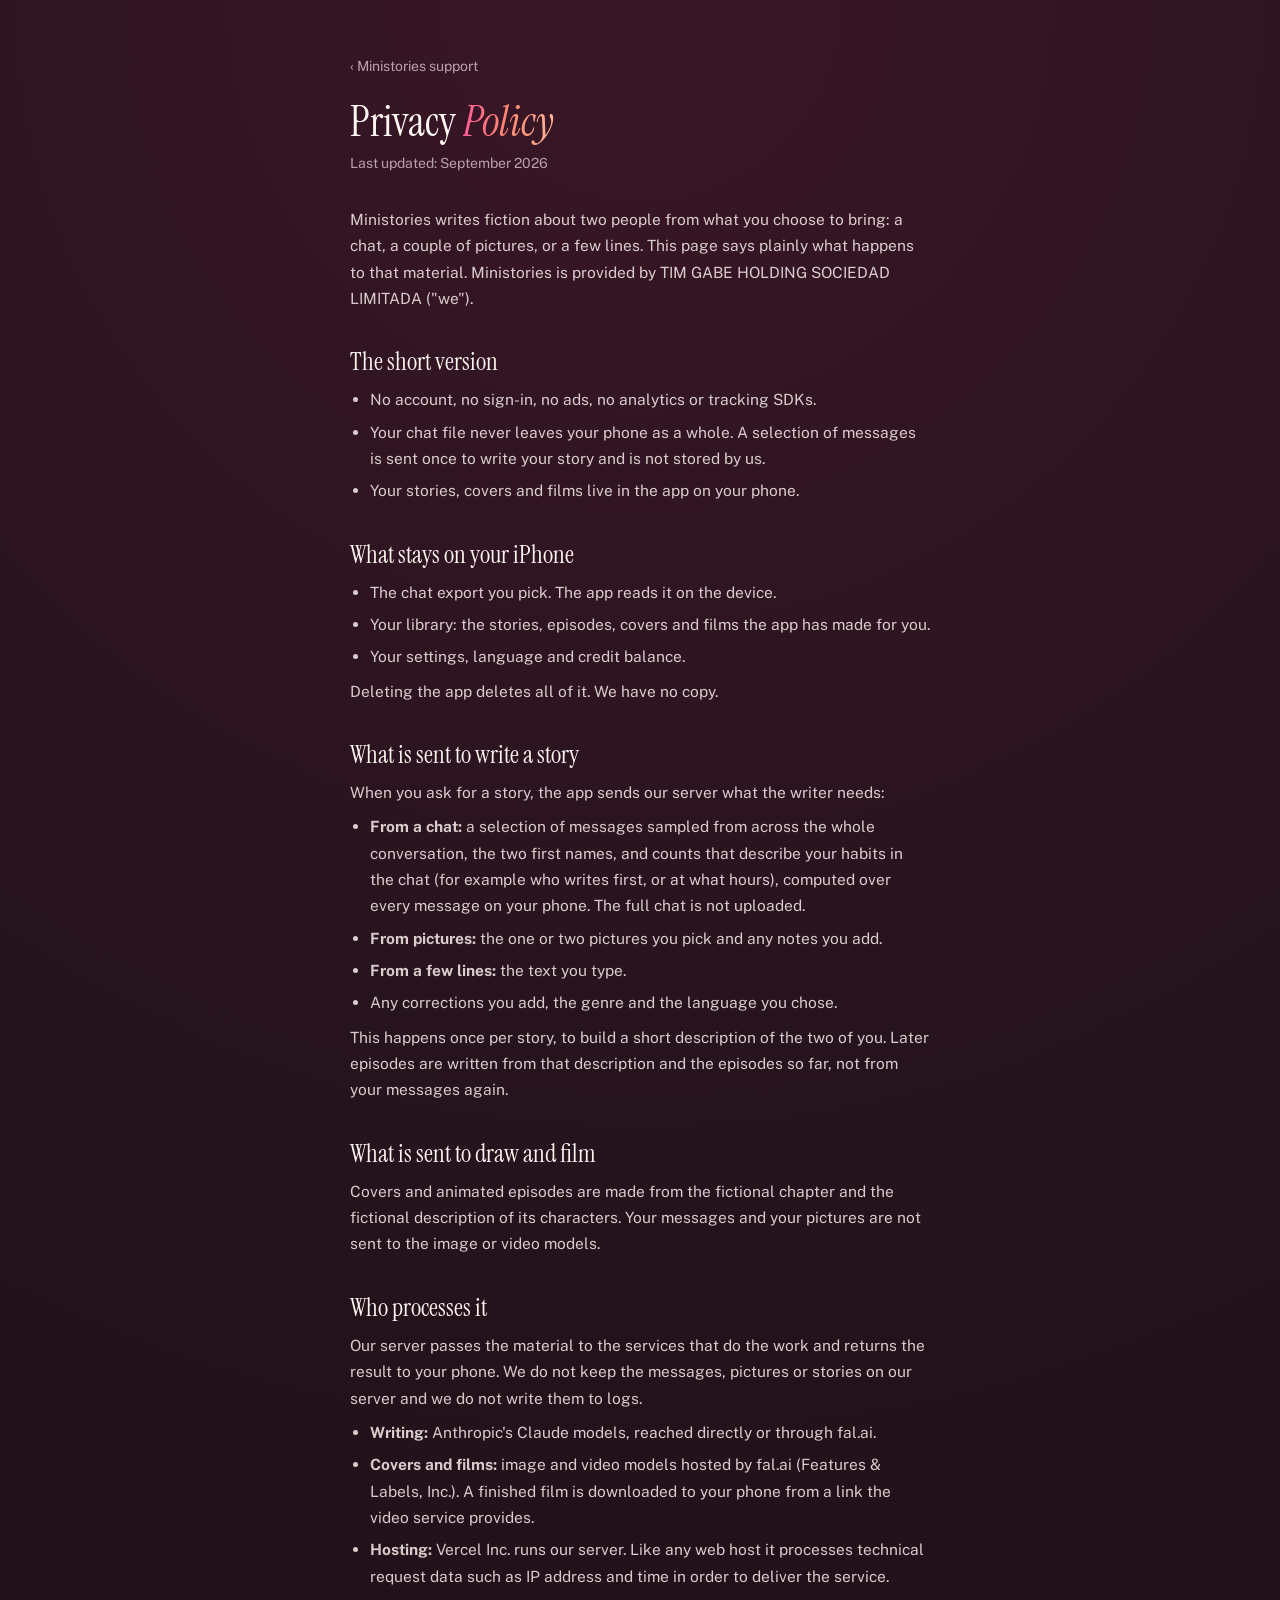
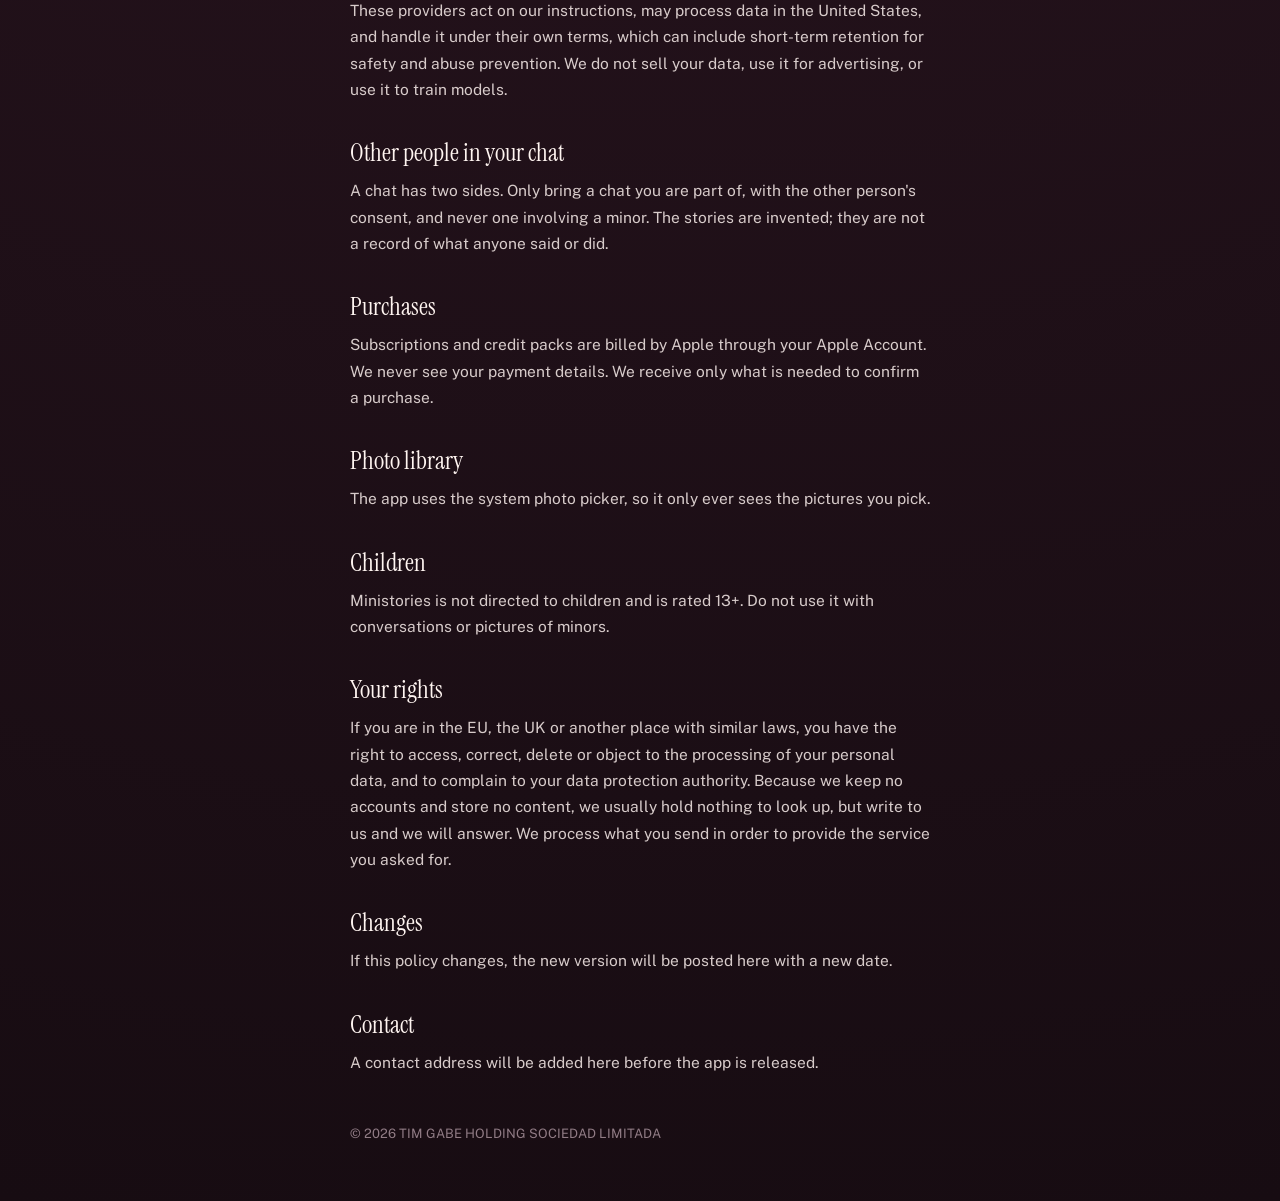
==== privacy.html @ eaace658 "Ministories support, privacy policy and terms of use Co-Authored-By: Claude Fable 5.1 <noreply@anthr" ====
<!doctype html>
<html lang="en">
<head>
<meta charset="utf-8">
<meta name="viewport" content="width=device-width, initial-scale=1">
<title>Ministories — Privacy Policy</title>
<link rel="preconnect" href="https://fonts.googleapis.com">
<link href="https://fonts.googleapis.com/css2?family=Instrument+Serif:ital@0;1&family=Public+Sans:wght@400;500;600&display=swap" rel="stylesheet">
<link rel="stylesheet" href="site.css">
</head>
<body>
<main>
  <a class="back" href="index.html">&#8249; Ministories support</a>
  <h1>Privacy <em>Policy</em></h1>
  <p class="updated">Last updated: September 2026</p>

  <p>Ministories writes fiction about two people from what you choose to bring: a chat,
  a couple of pictures, or a few lines. This page says plainly what happens to that
  material. Ministories is provided by TIM GABE HOLDING SOCIEDAD LIMITADA ("we").</p>

  <h2>The short version</h2>
  <ul>
    <li>No account, no sign-in, no ads, no analytics or tracking SDKs.</li>
    <li>Your chat file never leaves your phone as a whole. A selection of messages is sent
    once to write your story and is not stored by us.</li>
    <li>Your stories, covers and films live in the app on your phone.</li>
  </ul>

  <h2>What stays on your iPhone</h2>
  <ul>
    <li>The chat export you pick. The app reads it on the device.</li>
    <li>Your library: the stories, episodes, covers and films the app has made for you.</li>
    <li>Your settings, language and credit balance.</li>
  </ul>
  <p>Deleting the app deletes all of it. We have no copy.</p>

  <h2>What is sent to write a story</h2>
  <p>When you ask for a story, the app sends our server what the writer needs:</p>
  <ul>
    <li><strong>From a chat:</strong> a selection of messages sampled from across the whole
    conversation, the two first names, and counts that describe your habits in the chat
    (for example who writes first, or at what hours), computed over every message on
    your phone. The full chat is not uploaded.</li>
    <li><strong>From pictures:</strong> the one or two pictures you pick and any notes you add.</li>
    <li><strong>From a few lines:</strong> the text you type.</li>
    <li>Any corrections you add, the genre and the language you chose.</li>
  </ul>
  <p>This happens once per story, to build a short description of the two of you. Later
  episodes are written from that description and the episodes so far, not from your
  messages again.</p>

  <h2>What is sent to draw and film</h2>
  <p>Covers and animated episodes are made from the fictional chapter and the fictional
  description of its characters. Your messages and your pictures are not sent to the
  image or video models.</p>

  <h2>Who processes it</h2>
  <p>Our server passes the material to the services that do the work and returns the
  result to your phone. We do not keep the messages, pictures or stories on our server
  and we do not write them to logs.</p>
  <ul>
    <li><strong>Writing:</strong> Anthropic's Claude models, reached directly or through fal.ai.</li>
    <li><strong>Covers and films:</strong> image and video models hosted by fal.ai (Features &amp; Labels, Inc.).
    A finished film is downloaded to your phone from a link the video service provides.</li>
    <li><strong>Hosting:</strong> Vercel Inc. runs our server. Like any web host it processes
    technical request data such as IP address and time in order to deliver the service.</li>
  </ul>
  <p>These providers act on our instructions, may process data in the United States, and
  handle it under their own terms, which can include short-term retention for safety and
  abuse prevention. We do not sell your data, use it for advertising, or use it to train
  models.</p>

  <h2>Other people in your chat</h2>
  <p>A chat has two sides. Only bring a chat you are part of, with the other person's
  consent, and never one involving a minor. The stories are invented; they are not a
  record of what anyone said or did.</p>

  <h2>Purchases</h2>
  <p>Subscriptions and credit packs are billed by Apple through your Apple Account. We never
  see your payment details. We receive only what is needed to confirm a purchase.</p>

  <h2>Photo library</h2>
  <p>The app uses the system photo picker, so it only ever sees the pictures you pick.</p>

  <h2>Children</h2>
  <p>Ministories is not directed to children and is rated 13+. Do not use it with
  conversations or pictures of minors.</p>

  <h2>Your rights</h2>
  <p>If you are in the EU, the UK or another place with similar laws, you have the right to
  access, correct, delete or object to the processing of your personal data, and to complain
  to your data protection authority. Because we keep no accounts and store no content, we
  usually hold nothing to look up, but write to us and we will answer. We process what
  you send in order to provide the service you asked for.</p>

  <h2>Changes</h2>
  <p>If this policy changes, the new version will be posted here with a new date.</p>

  <h2>Contact</h2>
  <p><!-- CONTACT -->A contact address will be added here before the app is released.</p>

  <p class="footer">© 2026 TIM GABE HOLDING SOCIEDAD LIMITADA</p>
</main>
</body>
</html>
---- site.css ----
* { margin: 0; padding: 0; box-sizing: border-box; }
body {
  min-height: 100vh;
  background: radial-gradient(circle at 50% 0%, #3A1626 0%, #26131D 38%, #170C12 100%);
  color: #F1E6E4;
  font-family: "Public Sans", -apple-system, BlinkMacSystemFont, "Segoe UI", sans-serif;
  display: flex; justify-content: center;
  padding: 56px 24px;
}
main { max-width: 580px; width: 100%; }
h1 { font-family: "Instrument Serif", Georgia, serif; font-weight: 400; font-size: 42px; line-height: 1.05; color: #FFF5F1; margin-bottom: 8px; }
h1 em { font-style: italic; background: linear-gradient(90deg, #FF5C93, #FF8A70, #FFB59C); -webkit-background-clip: text; background-clip: text; color: transparent; }
.updated { color: #B9A2AC; font-size: 14px; margin-bottom: 30px; }
h2 { font-family: "Instrument Serif", Georgia, serif; font-weight: 400; font-size: 25px; color: #FFF5F1; margin: 34px 0 8px; }
p, li { font-size: 15.5px; line-height: 1.7; color: rgba(241,230,228,0.88); }
p + p { margin-top: 10px; }
ul { padding-left: 20px; margin: 8px 0; }
li + li { margin-top: 6px; }
a { color: #FFB0C4; }
.back { display: inline-block; margin-bottom: 26px; font-size: 14px; color: #B9A2AC; text-decoration: none; }
.links { display: flex; gap: 12px; flex-wrap: wrap; margin-top: 26px; }
.links a { text-decoration: none; color: #FFF5F1; border: 1px solid rgba(255,255,255,0.14); background: rgba(255,255,255,0.05); padding: 11px 18px; border-radius: 999px; font-size: 14.5px; font-weight: 500; }
.footer { margin-top: 48px; font-size: 13px; color: rgba(185,162,172,0.75); }
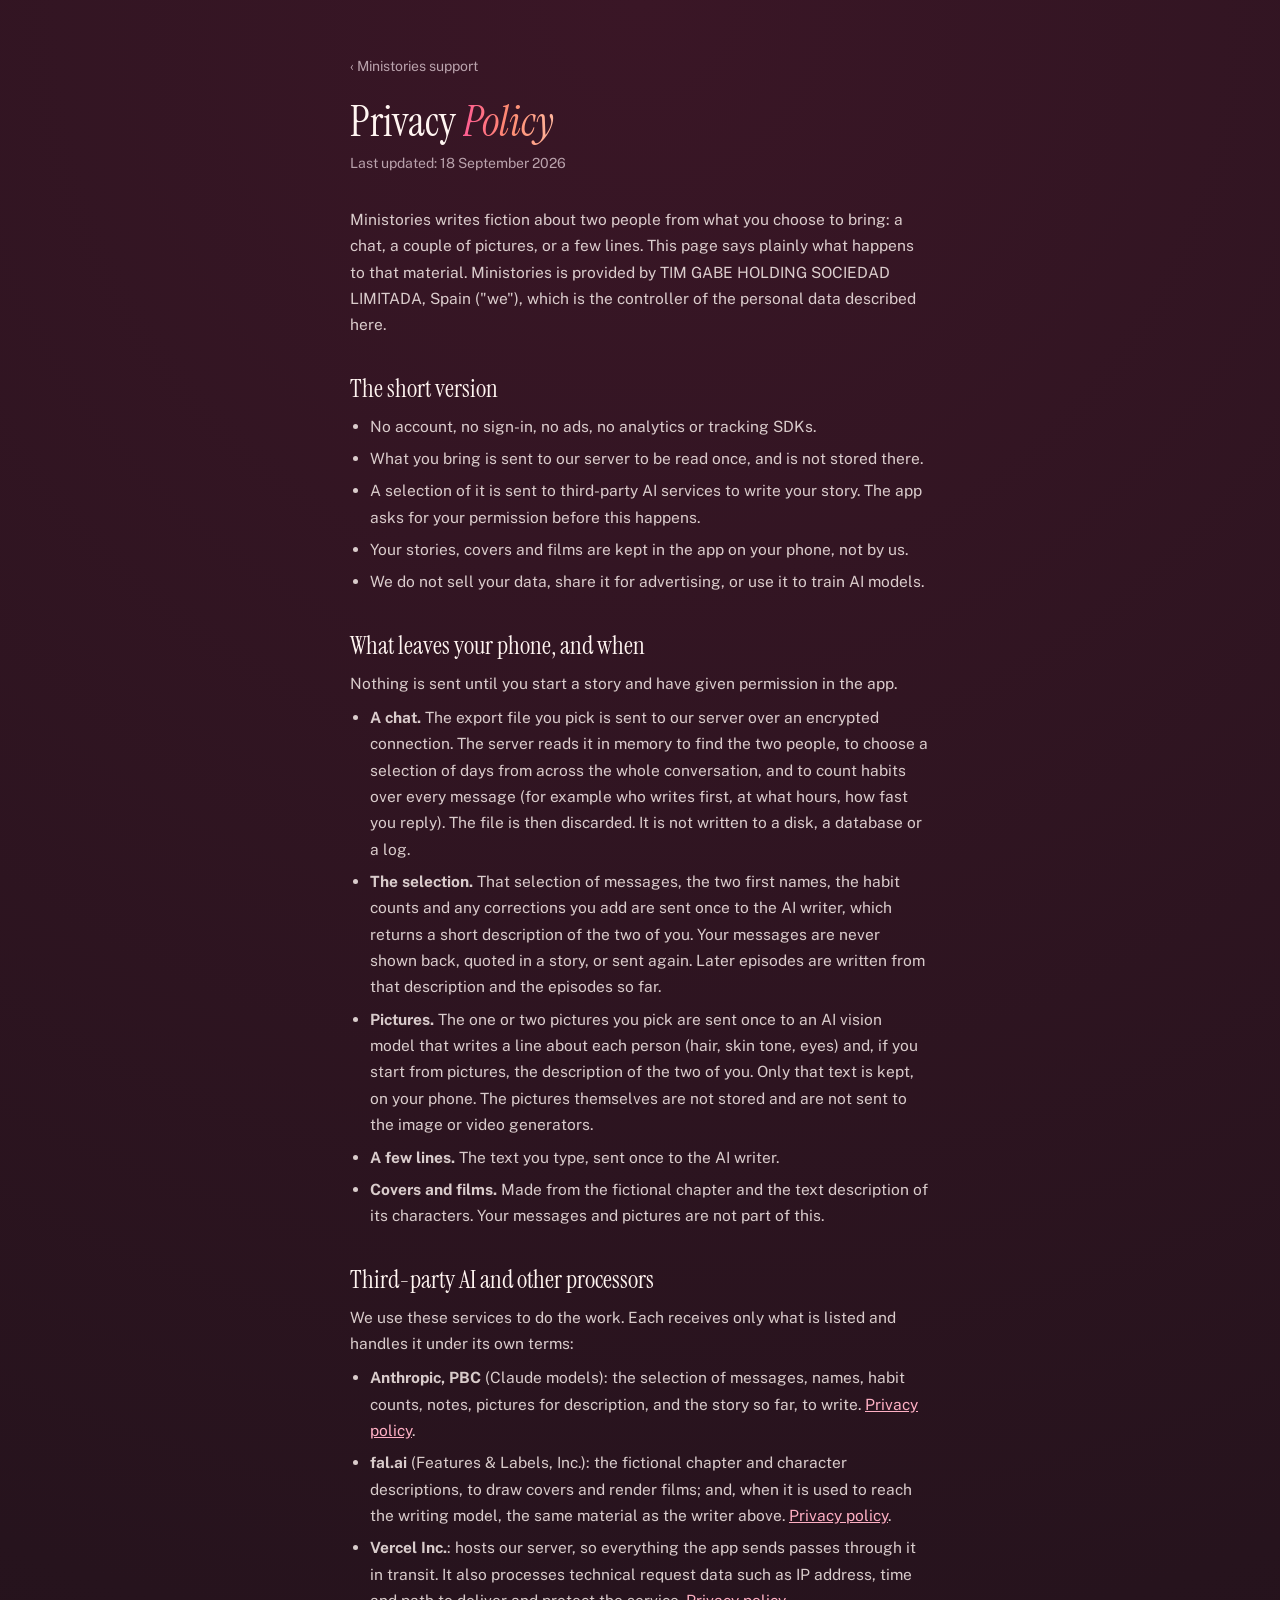
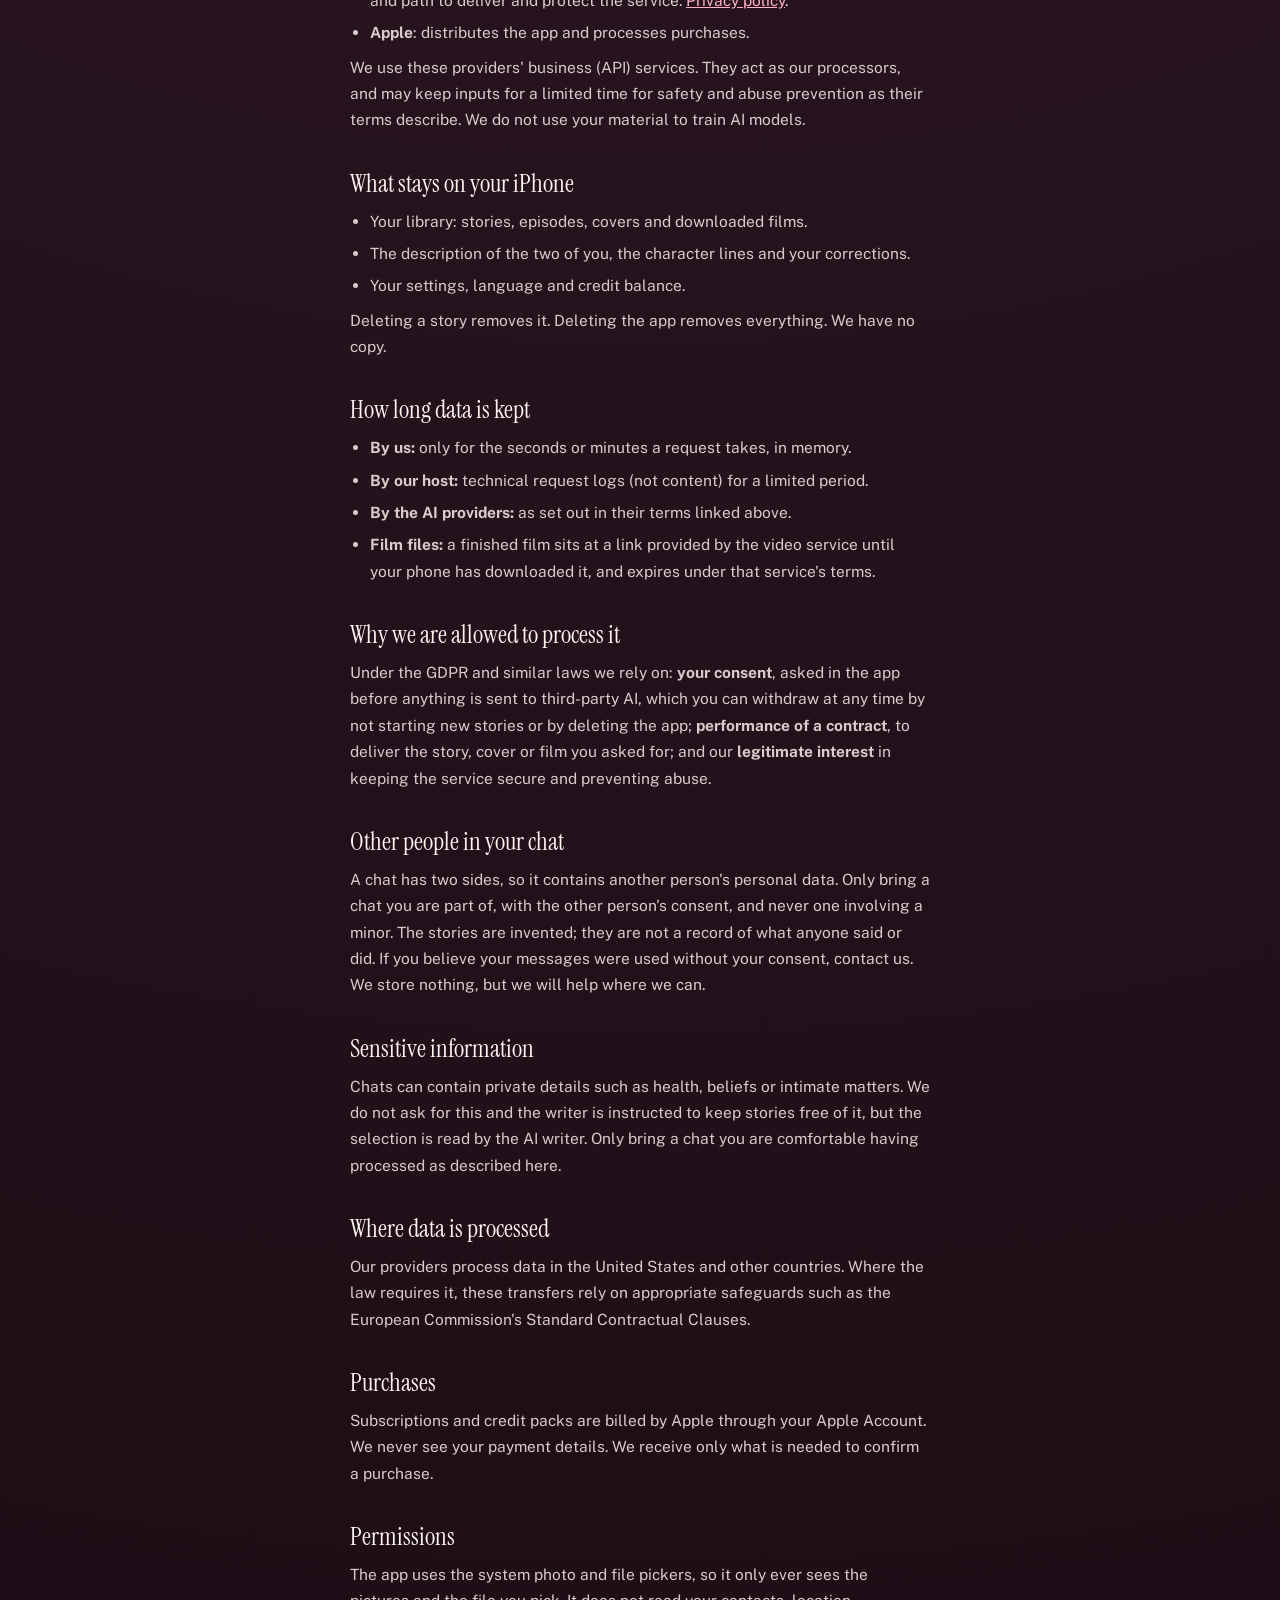
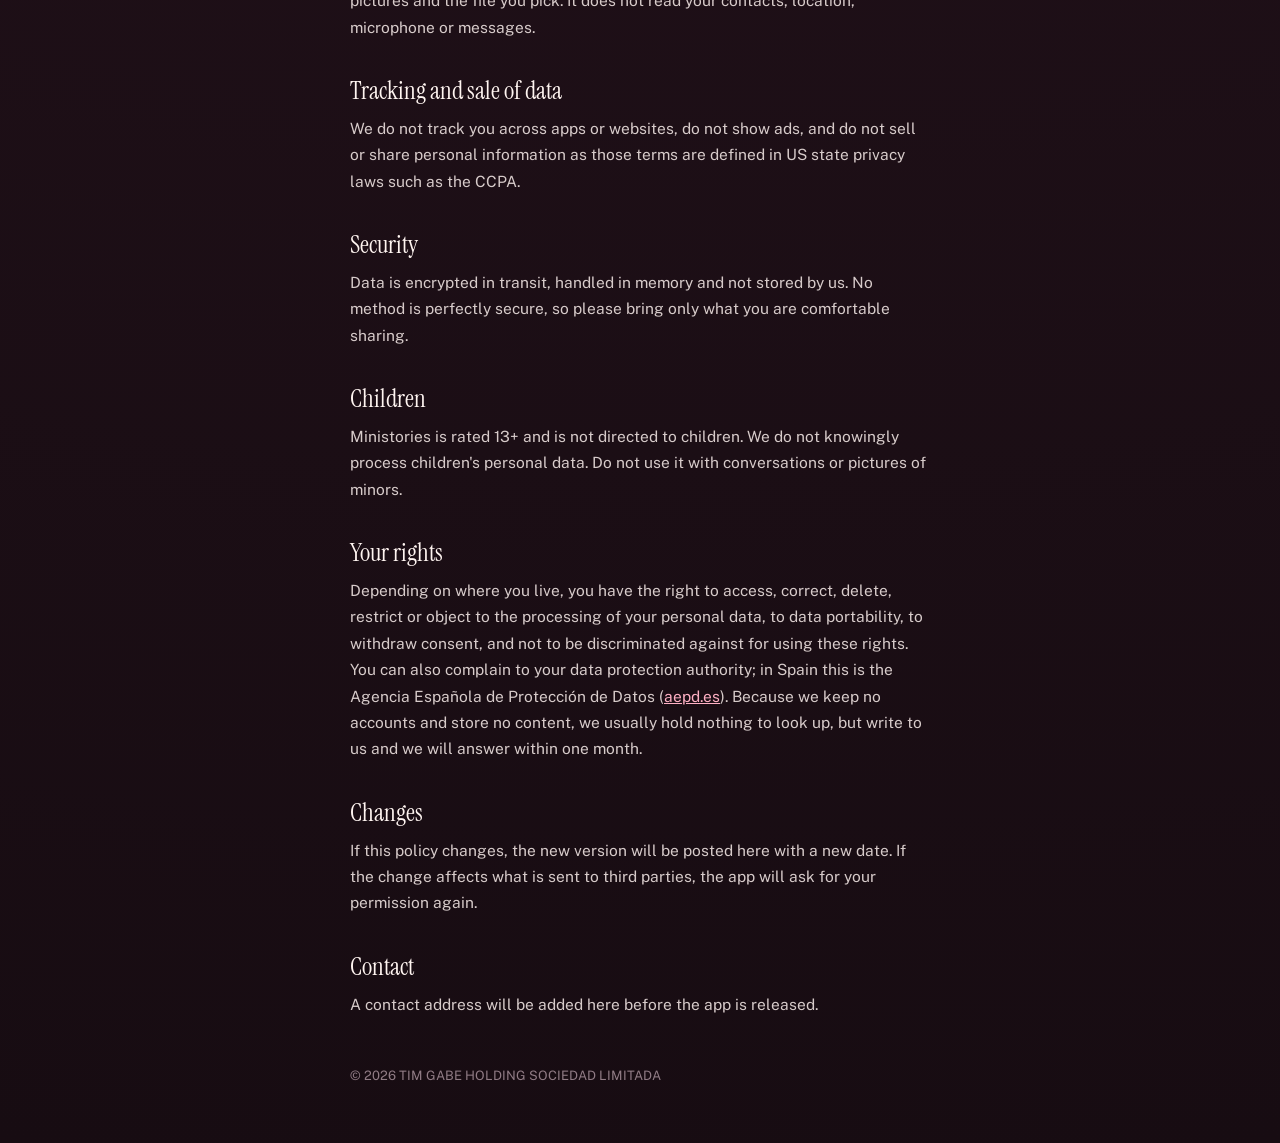
==== commit 36ec21b3: "Privacy: the export is read on our server, not on the phone; name the AI partners, retention, legal " ====
--- a/privacy.html
+++ b/privacy.html
@@ -12,89 +12,141 @@
 <main>
   <a class="back" href="index.html">&#8249; Ministories support</a>
   <h1>Privacy <em>Policy</em></h1>
-  <p class="updated">Last updated: September 2026</p>
+  <p class="updated">Last updated: 18 September 2026</p>
 
   <p>Ministories writes fiction about two people from what you choose to bring: a chat,
   a couple of pictures, or a few lines. This page says plainly what happens to that
-  material. Ministories is provided by TIM GABE HOLDING SOCIEDAD LIMITADA ("we").</p>
+  material. Ministories is provided by TIM GABE HOLDING SOCIEDAD LIMITADA, Spain ("we"),
+  which is the controller of the personal data described here.</p>
 
   <h2>The short version</h2>
   <ul>
     <li>No account, no sign-in, no ads, no analytics or tracking SDKs.</li>
-    <li>Your chat file never leaves your phone as a whole. A selection of messages is sent
-    once to write your story and is not stored by us.</li>
-    <li>Your stories, covers and films live in the app on your phone.</li>
+    <li>What you bring is sent to our server to be read once, and is not stored there.</li>
+    <li>A selection of it is sent to third-party AI services to write your story. The app
+    asks for your permission before this happens.</li>
+    <li>Your stories, covers and films are kept in the app on your phone, not by us.</li>
+    <li>We do not sell your data, share it for advertising, or use it to train AI models.</li>
   </ul>
+
+  <h2>What leaves your phone, and when</h2>
+  <p>Nothing is sent until you start a story and have given permission in the app.</p>
+  <ul>
+    <li><strong>A chat.</strong> The export file you pick is sent to our server over an
+    encrypted connection. The server reads it in memory to find the two people, to choose a
+    selection of days from across the whole conversation, and to count habits over every
+    message (for example who writes first, at what hours, how fast you reply). The file is
+    then discarded. It is not written to a disk, a database or a log.</li>
+    <li><strong>The selection.</strong> That selection of messages, the two first names, the
+    habit counts and any corrections you add are sent once to the AI writer, which returns
+    a short description of the two of you. Your messages are never shown back, quoted in a
+    story, or sent again. Later episodes are written from that description and the episodes
+    so far.</li>
+    <li><strong>Pictures.</strong> The one or two pictures you pick are sent once to an AI
+    vision model that writes a line about each person (hair, skin tone, eyes) and, if you
+    start from pictures, the description of the two of you. Only that text is kept, on your
+    phone. The pictures themselves are not stored and are not sent to the image or video
+    generators.</li>
+    <li><strong>A few lines.</strong> The text you type, sent once to the AI writer.</li>
+    <li><strong>Covers and films.</strong> Made from the fictional chapter and the text
+    description of its characters. Your messages and pictures are not part of this.</li>
+  </ul>
+
+  <h2>Third-party AI and other processors</h2>
+  <p>We use these services to do the work. Each receives only what is listed and handles it
+  under its own terms:</p>
+  <ul>
+    <li><strong>Anthropic, PBC</strong> (Claude models): the selection of messages, names,
+    habit counts, notes, pictures for description, and the story so far, to write.
+    <a href="https://www.anthropic.com/legal/privacy">Privacy policy</a>.</li>
+    <li><strong>fal.ai</strong> (Features &amp; Labels, Inc.): the fictional chapter and character
+    descriptions, to draw covers and render films; and, when it is used to reach the writing
+    model, the same material as the writer above.
+    <a href="https://fal.ai/privacy">Privacy policy</a>.</li>
+    <li><strong>Vercel Inc.</strong>: hosts our server, so everything the app sends passes
+    through it in transit. It also processes technical request data such as IP address,
+    time and path to deliver and protect the service.
+    <a href="https://vercel.com/legal/privacy-policy">Privacy policy</a>.</li>
+    <li><strong>Apple</strong>: distributes the app and processes purchases.</li>
+  </ul>
+  <p>We use these providers' business (API) services. They act as our processors, and may
+  keep inputs for a limited time for safety and abuse prevention as their terms describe. We
+  do not use your material to train AI models.</p>
 
   <h2>What stays on your iPhone</h2>
   <ul>
-    <li>The chat export you pick. The app reads it on the device.</li>
-    <li>Your library: the stories, episodes, covers and films the app has made for you.</li>
+    <li>Your library: stories, episodes, covers and downloaded films.</li>
+    <li>The description of the two of you, the character lines and your corrections.</li>
     <li>Your settings, language and credit balance.</li>
   </ul>
-  <p>Deleting the app deletes all of it. We have no copy.</p>
+  <p>Deleting a story removes it. Deleting the app removes everything. We have no copy.</p>
 
-  <h2>What is sent to write a story</h2>
-  <p>When you ask for a story, the app sends our server what the writer needs:</p>
+  <h2>How long data is kept</h2>
   <ul>
-    <li><strong>From a chat:</strong> a selection of messages sampled from across the whole
-    conversation, the two first names, and counts that describe your habits in the chat
-    (for example who writes first, or at what hours), computed over every message on
-    your phone. The full chat is not uploaded.</li>
-    <li><strong>From pictures:</strong> the one or two pictures you pick and any notes you add.</li>
-    <li><strong>From a few lines:</strong> the text you type.</li>
-    <li>Any corrections you add, the genre and the language you chose.</li>
+    <li><strong>By us:</strong> only for the seconds or minutes a request takes, in memory.</li>
+    <li><strong>By our host:</strong> technical request logs (not content) for a limited period.</li>
+    <li><strong>By the AI providers:</strong> as set out in their terms linked above.</li>
+    <li><strong>Film files:</strong> a finished film sits at a link provided by the video
+    service until your phone has downloaded it, and expires under that service's terms.</li>
   </ul>
-  <p>This happens once per story, to build a short description of the two of you. Later
-  episodes are written from that description and the episodes so far, not from your
-  messages again.</p>
 
-  <h2>What is sent to draw and film</h2>
-  <p>Covers and animated episodes are made from the fictional chapter and the fictional
-  description of its characters. Your messages and your pictures are not sent to the
-  image or video models.</p>
-
-  <h2>Who processes it</h2>
-  <p>Our server passes the material to the services that do the work and returns the
-  result to your phone. We do not keep the messages, pictures or stories on our server
-  and we do not write them to logs.</p>
-  <ul>
-    <li><strong>Writing:</strong> Anthropic's Claude models, reached directly or through fal.ai.</li>
-    <li><strong>Covers and films:</strong> image and video models hosted by fal.ai (Features &amp; Labels, Inc.).
-    A finished film is downloaded to your phone from a link the video service provides.</li>
-    <li><strong>Hosting:</strong> Vercel Inc. runs our server. Like any web host it processes
-    technical request data such as IP address and time in order to deliver the service.</li>
-  </ul>
-  <p>These providers act on our instructions, may process data in the United States, and
-  handle it under their own terms, which can include short-term retention for safety and
-  abuse prevention. We do not sell your data, use it for advertising, or use it to train
-  models.</p>
+  <h2>Why we are allowed to process it</h2>
+  <p>Under the GDPR and similar laws we rely on: <strong>your consent</strong>, asked in the
+  app before anything is sent to third-party AI, which you can withdraw at any time by not
+  starting new stories or by deleting the app; <strong>performance of a contract</strong>, to
+  deliver the story, cover or film you asked for; and our <strong>legitimate interest</strong>
+  in keeping the service secure and preventing abuse.</p>
 
   <h2>Other people in your chat</h2>
-  <p>A chat has two sides. Only bring a chat you are part of, with the other person's
-  consent, and never one involving a minor. The stories are invented; they are not a
-  record of what anyone said or did.</p>
+  <p>A chat has two sides, so it contains another person's personal data. Only bring a chat
+  you are part of, with the other person's consent, and never one involving a minor. The
+  stories are invented; they are not a record of what anyone said or did. If you believe
+  your messages were used without your consent, contact us. We store nothing, but we will
+  help where we can.</p>
+
+  <h2>Sensitive information</h2>
+  <p>Chats can contain private details such as health, beliefs or intimate matters. We do
+  not ask for this and the writer is instructed to keep stories free of it, but the
+  selection is read by the AI writer. Only bring a chat you are comfortable having
+  processed as described here.</p>
+
+  <h2>Where data is processed</h2>
+  <p>Our providers process data in the United States and other countries. Where the law
+  requires it, these transfers rely on appropriate safeguards such as the European
+  Commission's Standard Contractual Clauses.</p>
 
   <h2>Purchases</h2>
   <p>Subscriptions and credit packs are billed by Apple through your Apple Account. We never
   see your payment details. We receive only what is needed to confirm a purchase.</p>
 
-  <h2>Photo library</h2>
-  <p>The app uses the system photo picker, so it only ever sees the pictures you pick.</p>
+  <h2>Permissions</h2>
+  <p>The app uses the system photo and file pickers, so it only ever sees the pictures and
+  the file you pick. It does not read your contacts, location, microphone or messages.</p>
+
+  <h2>Tracking and sale of data</h2>
+  <p>We do not track you across apps or websites, do not show ads, and do not sell or share
+  personal information as those terms are defined in US state privacy laws such as the CCPA.</p>
+
+  <h2>Security</h2>
+  <p>Data is encrypted in transit, handled in memory and not stored by us. No method is
+  perfectly secure, so please bring only what you are comfortable sharing.</p>
 
   <h2>Children</h2>
-  <p>Ministories is not directed to children and is rated 13+. Do not use it with
-  conversations or pictures of minors.</p>
+  <p>Ministories is rated 13+ and is not directed to children. We do not knowingly process
+  children's personal data. Do not use it with conversations or pictures of minors.</p>
 
   <h2>Your rights</h2>
-  <p>If you are in the EU, the UK or another place with similar laws, you have the right to
-  access, correct, delete or object to the processing of your personal data, and to complain
-  to your data protection authority. Because we keep no accounts and store no content, we
-  usually hold nothing to look up, but write to us and we will answer. We process what
-  you send in order to provide the service you asked for.</p>
+  <p>Depending on where you live, you have the right to access, correct, delete, restrict or
+  object to the processing of your personal data, to data portability, to withdraw consent,
+  and not to be discriminated against for using these rights. You can also complain to your
+  data protection authority; in Spain this is the Agencia Española de Protección de Datos
+  (<a href="https://www.aepd.es">aepd.es</a>). Because we keep no accounts and store no
+  content, we usually hold nothing to look up, but write to us and we will answer within one
+  month.</p>
 
   <h2>Changes</h2>
-  <p>If this policy changes, the new version will be posted here with a new date.</p>
+  <p>If this policy changes, the new version will be posted here with a new date. If the
+  change affects what is sent to third parties, the app will ask for your permission again.</p>
 
   <h2>Contact</h2>
   <p><!-- CONTACT -->A contact address will be added here before the app is released.</p>
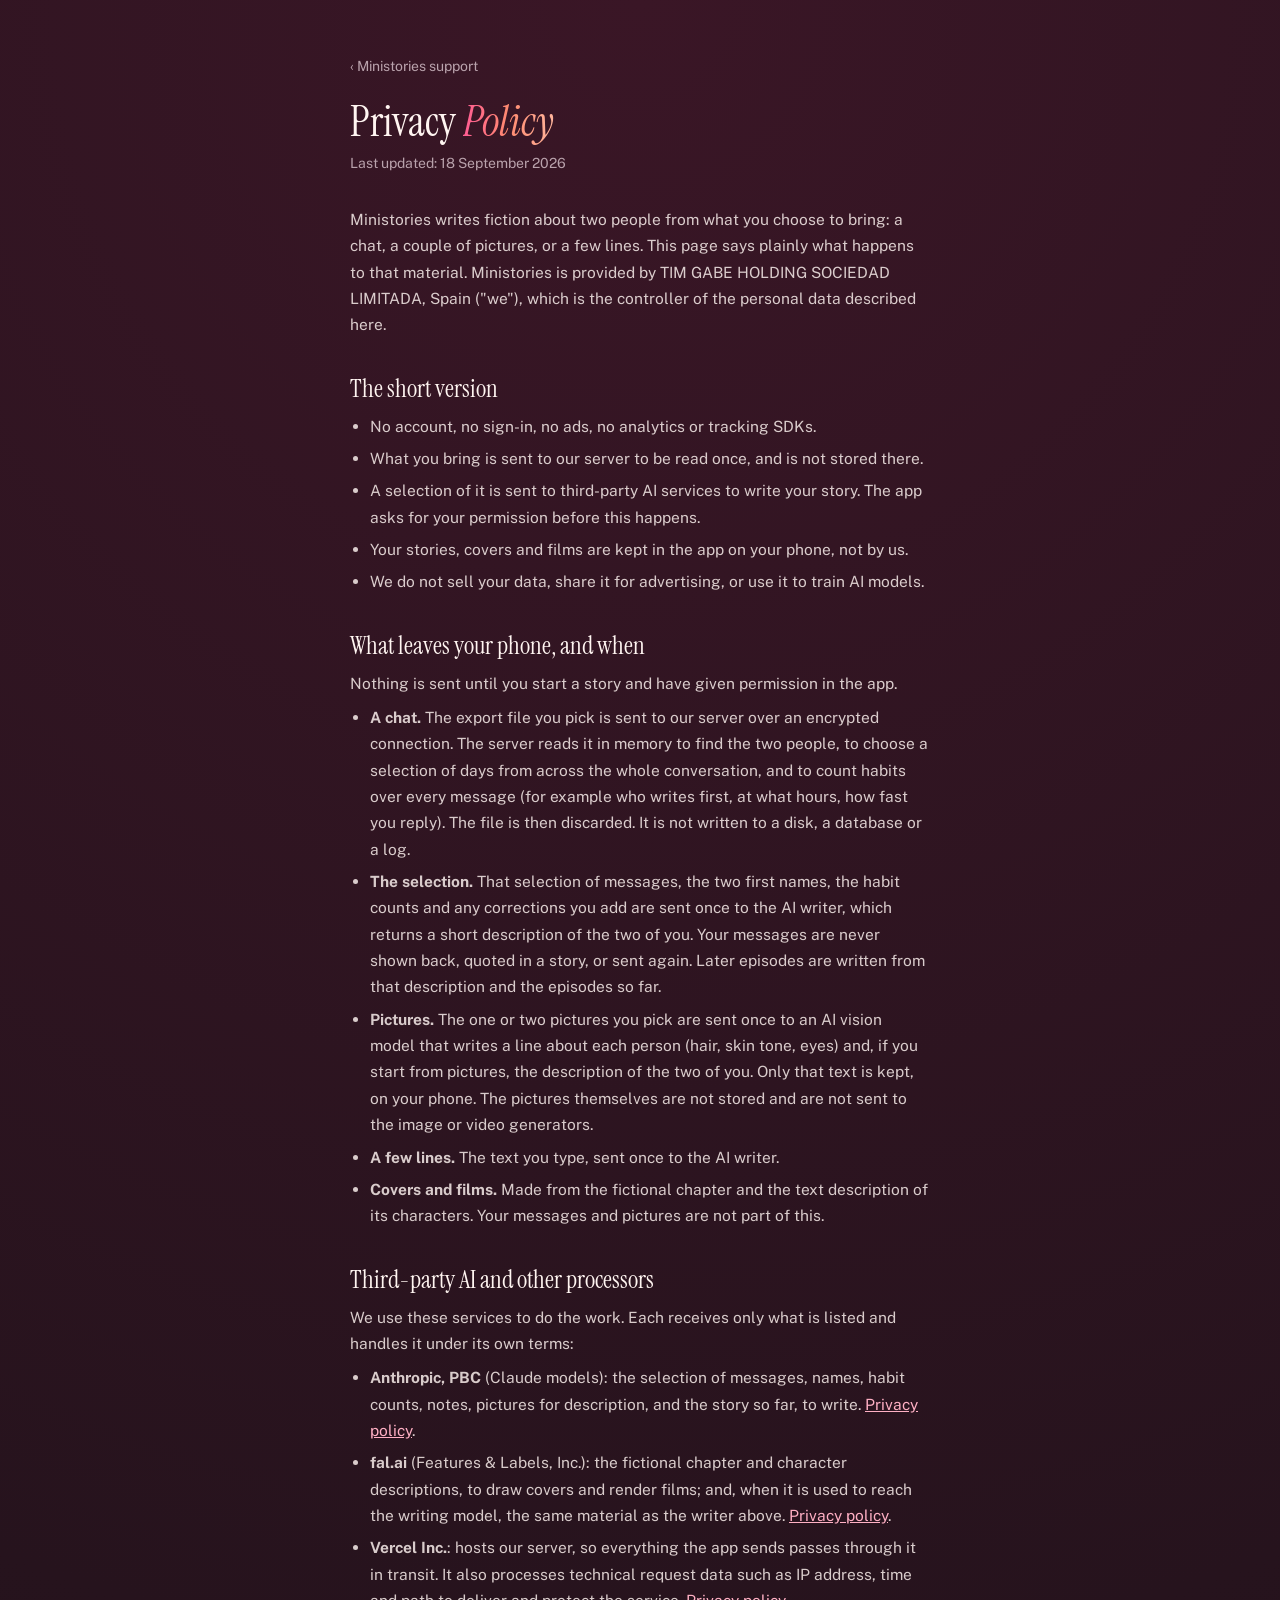
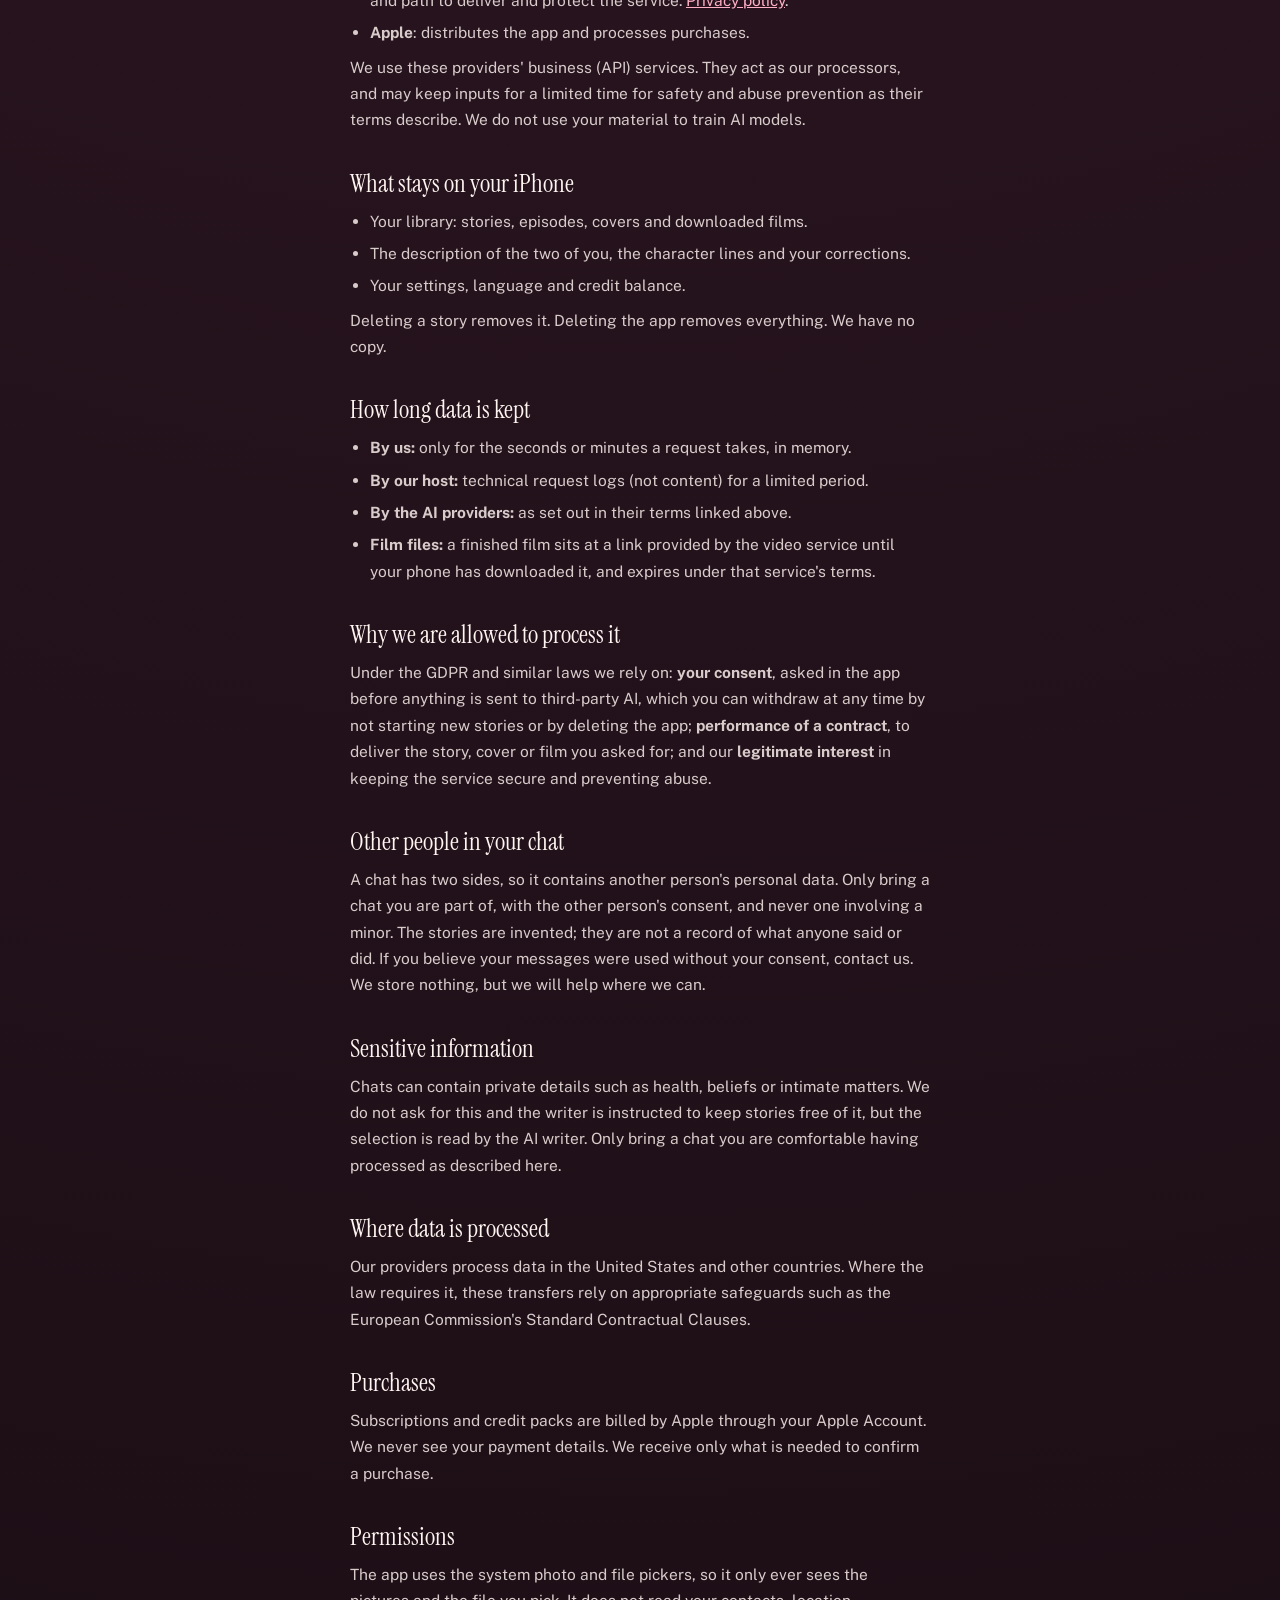
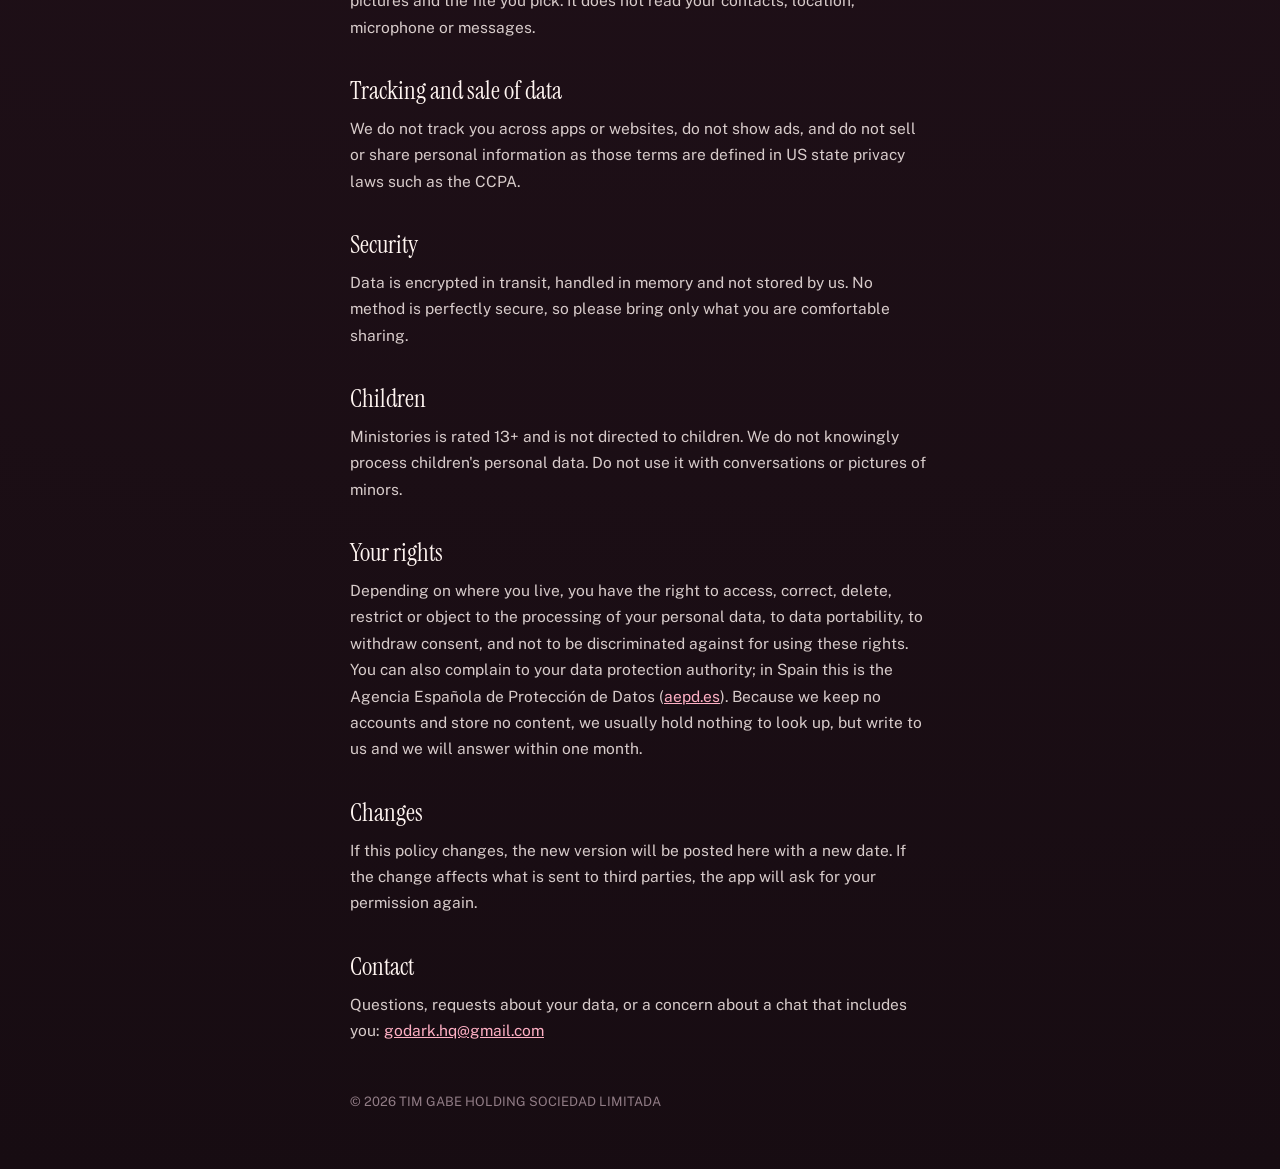
==== commit fd981180: "Contact address on support, privacy and terms Co-Authored-By: Claude Fable 5.1 <noreply@anthropic.co" ====
--- a/privacy.html
+++ b/privacy.html
@@ -149,7 +149,7 @@
   change affects what is sent to third parties, the app will ask for your permission again.</p>
 
   <h2>Contact</h2>
-  <p><!-- CONTACT -->A contact address will be added here before the app is released.</p>
+  <p>Questions, requests about your data, or a concern about a chat that includes you: <a href="mailto:godark.hq@gmail.com">godark.hq@gmail.com</a></p>
 
   <p class="footer">© 2026 TIM GABE HOLDING SOCIEDAD LIMITADA</p>
 </main>
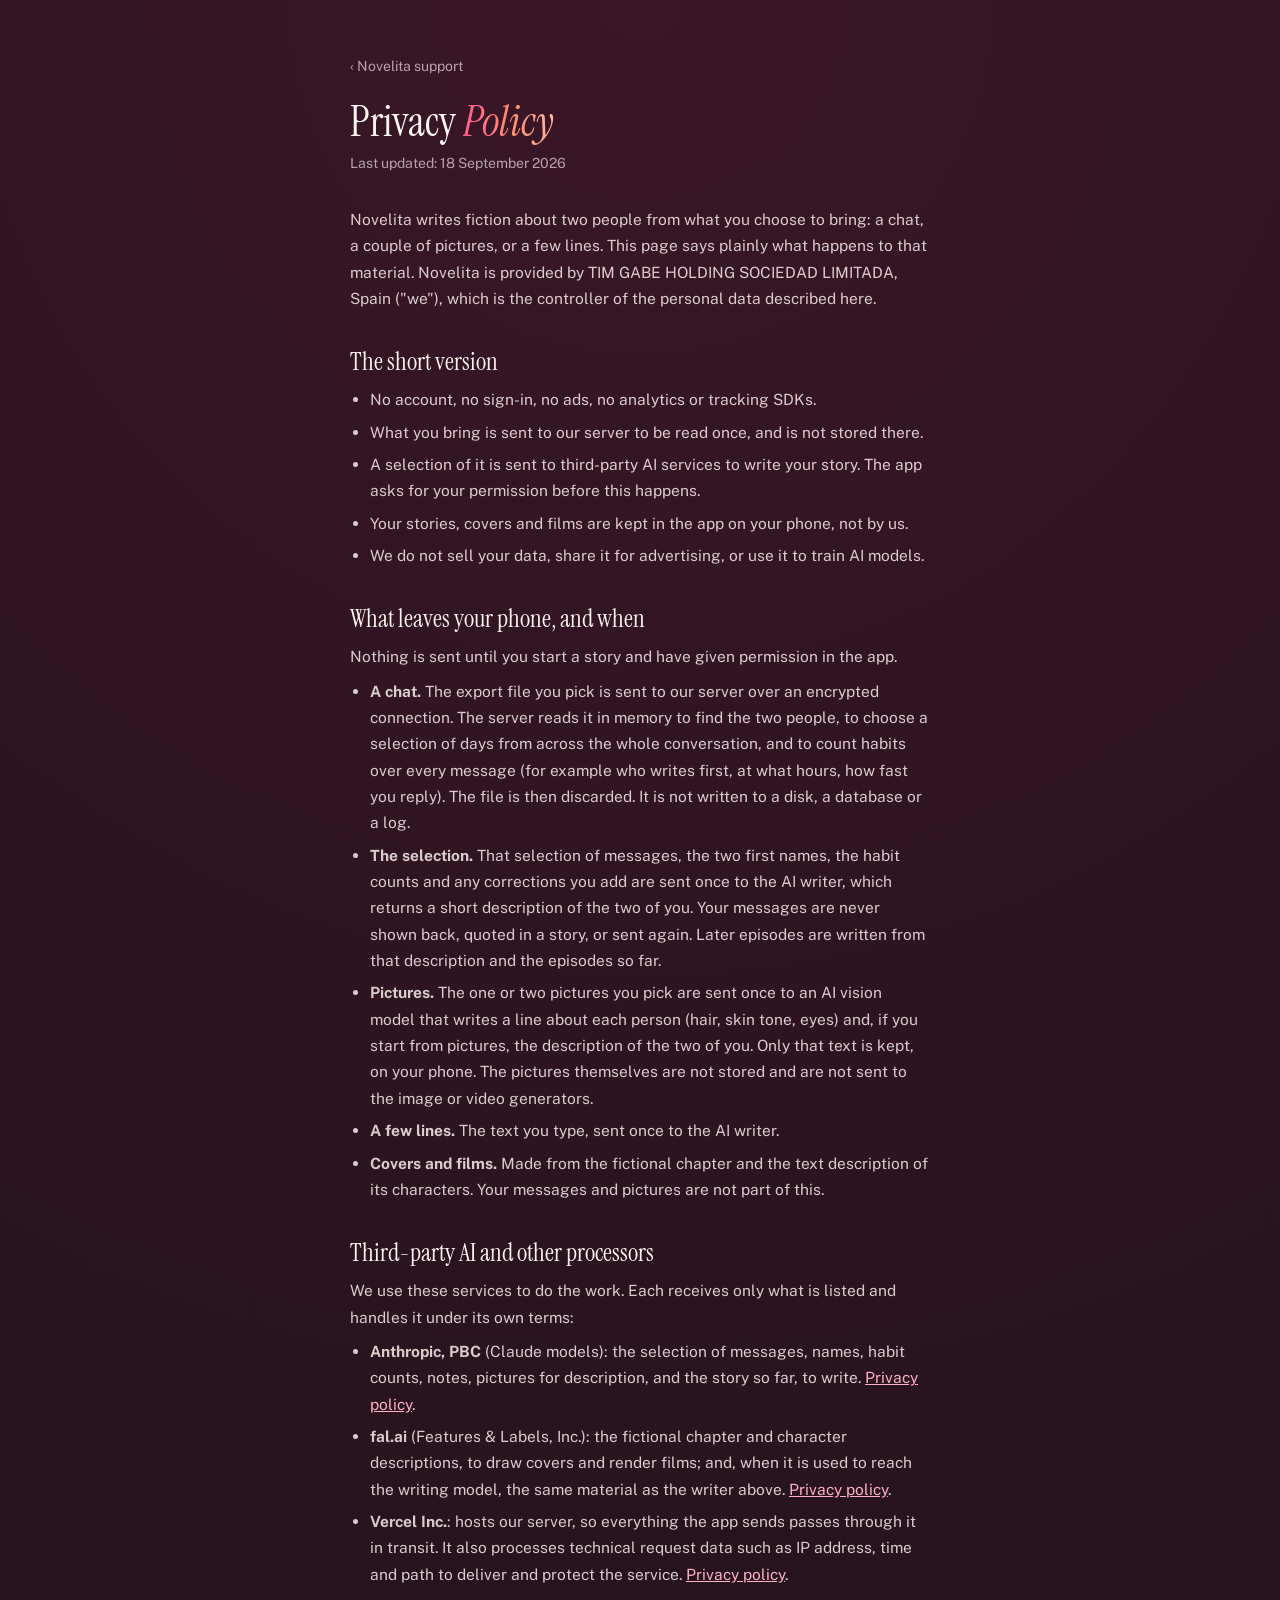
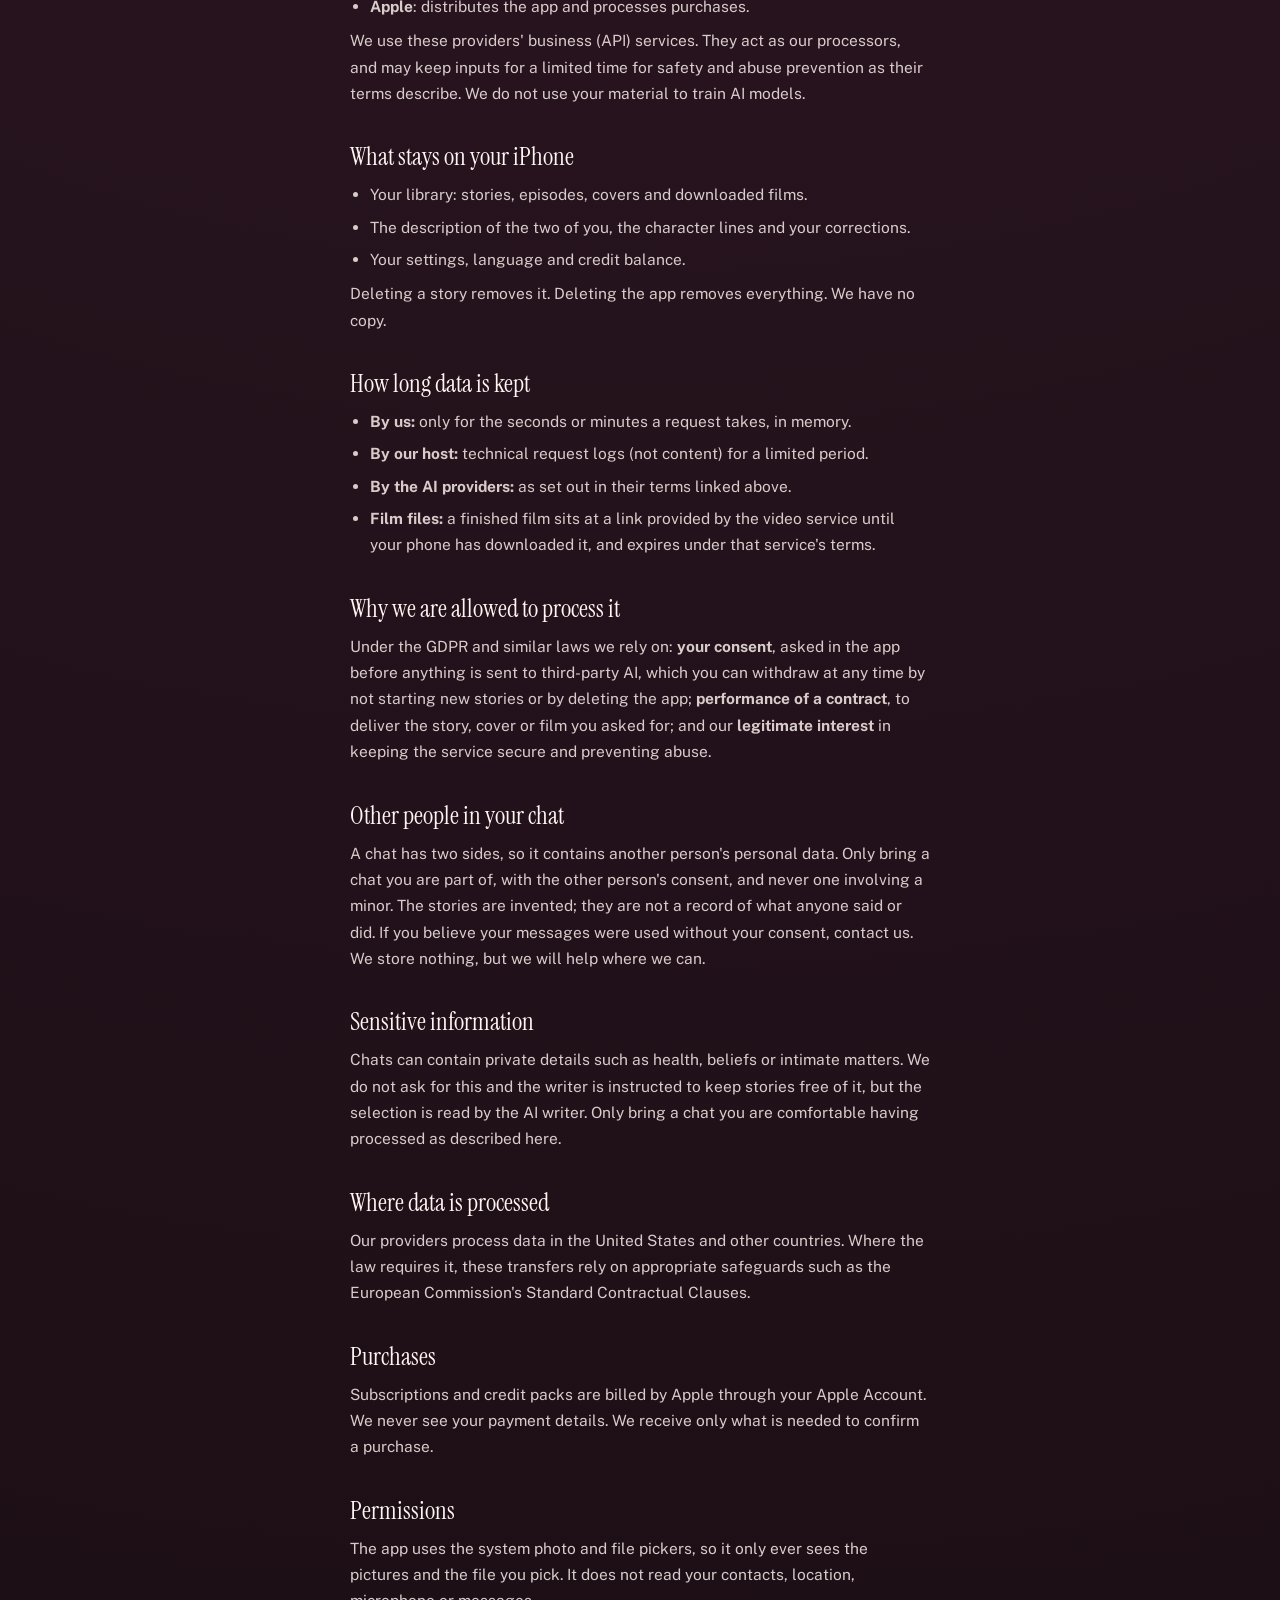
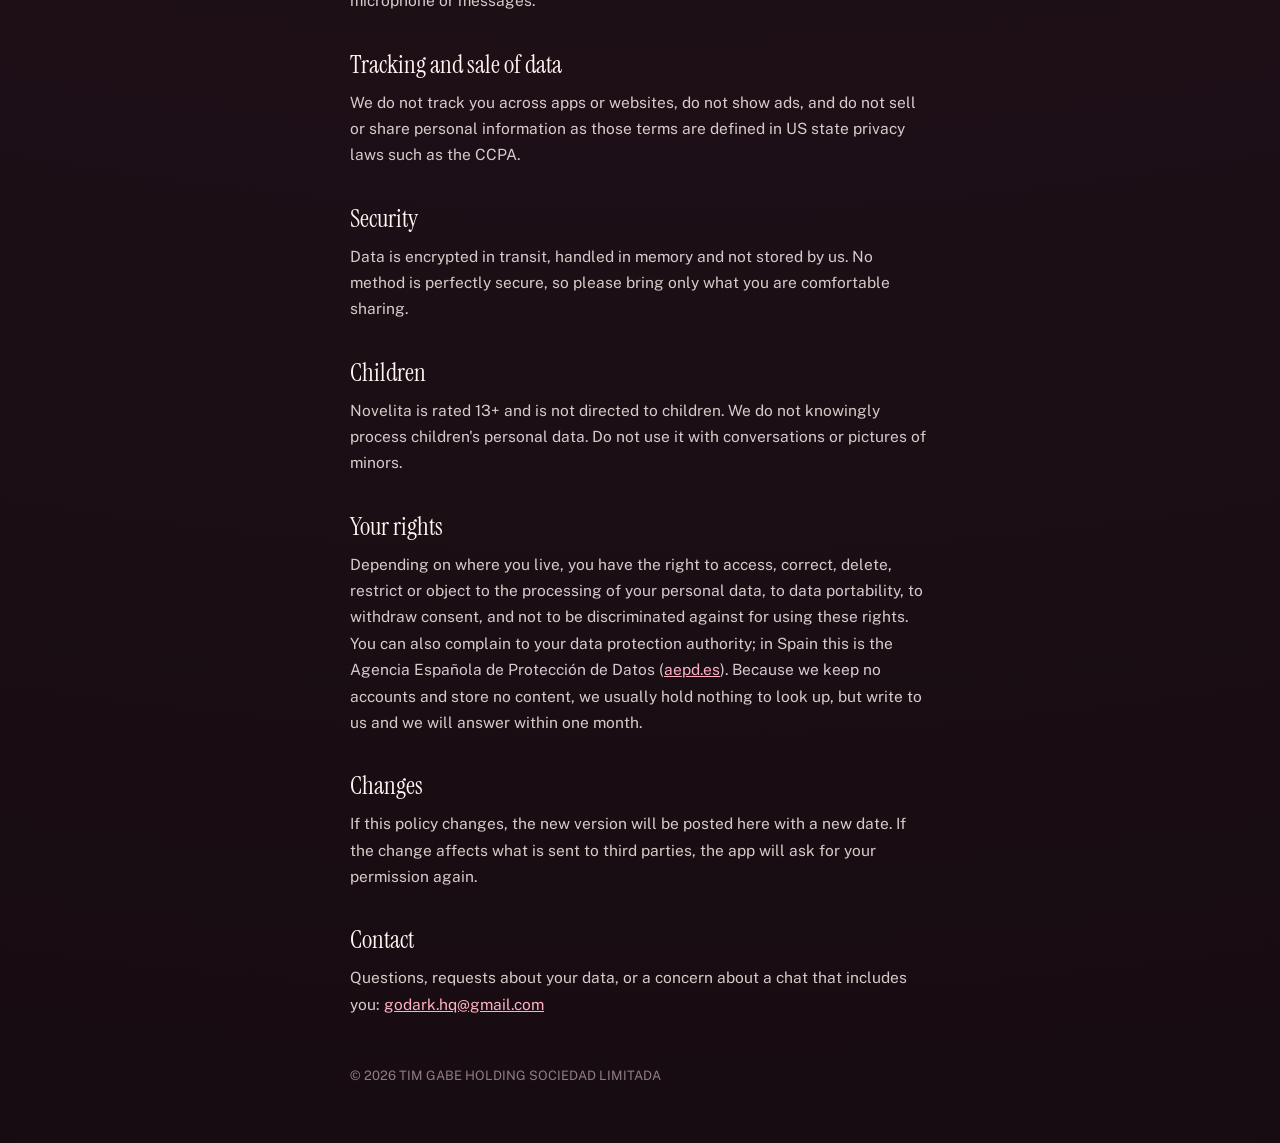
==== commit 3c45c07b: "Rename the product to Novelita on support, privacy and terms Co-Authored-By: Claude Fable 5.1 <norep" ====
--- a/privacy.html
+++ b/privacy.html
@@ -3,20 +3,20 @@
 <head>
 <meta charset="utf-8">
 <meta name="viewport" content="width=device-width, initial-scale=1">
-<title>Ministories — Privacy Policy</title>
+<title>Novelita — Privacy Policy</title>
 <link rel="preconnect" href="https://fonts.googleapis.com">
 <link href="https://fonts.googleapis.com/css2?family=Instrument+Serif:ital@0;1&family=Public+Sans:wght@400;500;600&display=swap" rel="stylesheet">
 <link rel="stylesheet" href="site.css">
 </head>
 <body>
 <main>
-  <a class="back" href="index.html">&#8249; Ministories support</a>
+  <a class="back" href="index.html">&#8249; Novelita support</a>
   <h1>Privacy <em>Policy</em></h1>
   <p class="updated">Last updated: 18 September 2026</p>
 
-  <p>Ministories writes fiction about two people from what you choose to bring: a chat,
+  <p>Novelita writes fiction about two people from what you choose to bring: a chat,
   a couple of pictures, or a few lines. This page says plainly what happens to that
-  material. Ministories is provided by TIM GABE HOLDING SOCIEDAD LIMITADA, Spain ("we"),
+  material. Novelita is provided by TIM GABE HOLDING SOCIEDAD LIMITADA, Spain ("we"),
   which is the controller of the personal data described here.</p>
 
   <h2>The short version</h2>
@@ -132,7 +132,7 @@
   perfectly secure, so please bring only what you are comfortable sharing.</p>
 
   <h2>Children</h2>
-  <p>Ministories is rated 13+ and is not directed to children. We do not knowingly process
+  <p>Novelita is rated 13+ and is not directed to children. We do not knowingly process
   children's personal data. Do not use it with conversations or pictures of minors.</p>
 
   <h2>Your rights</h2>
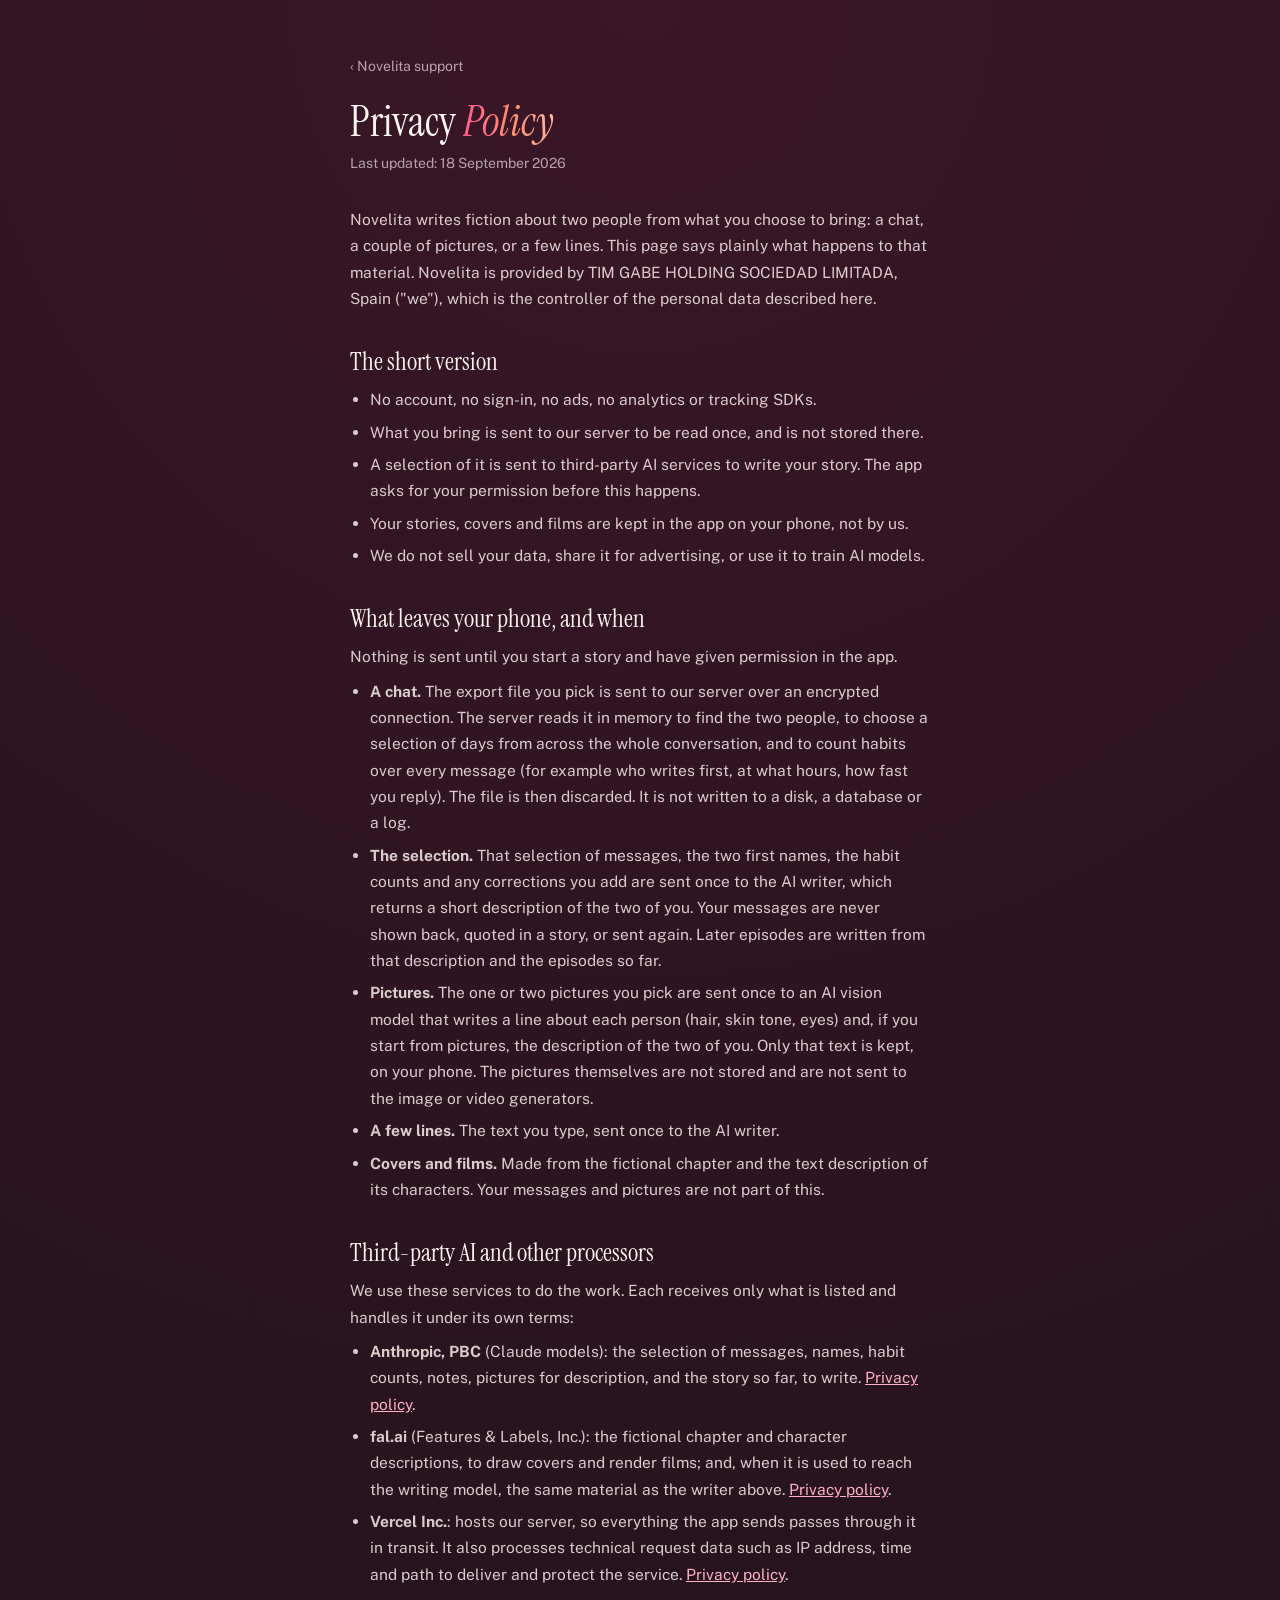
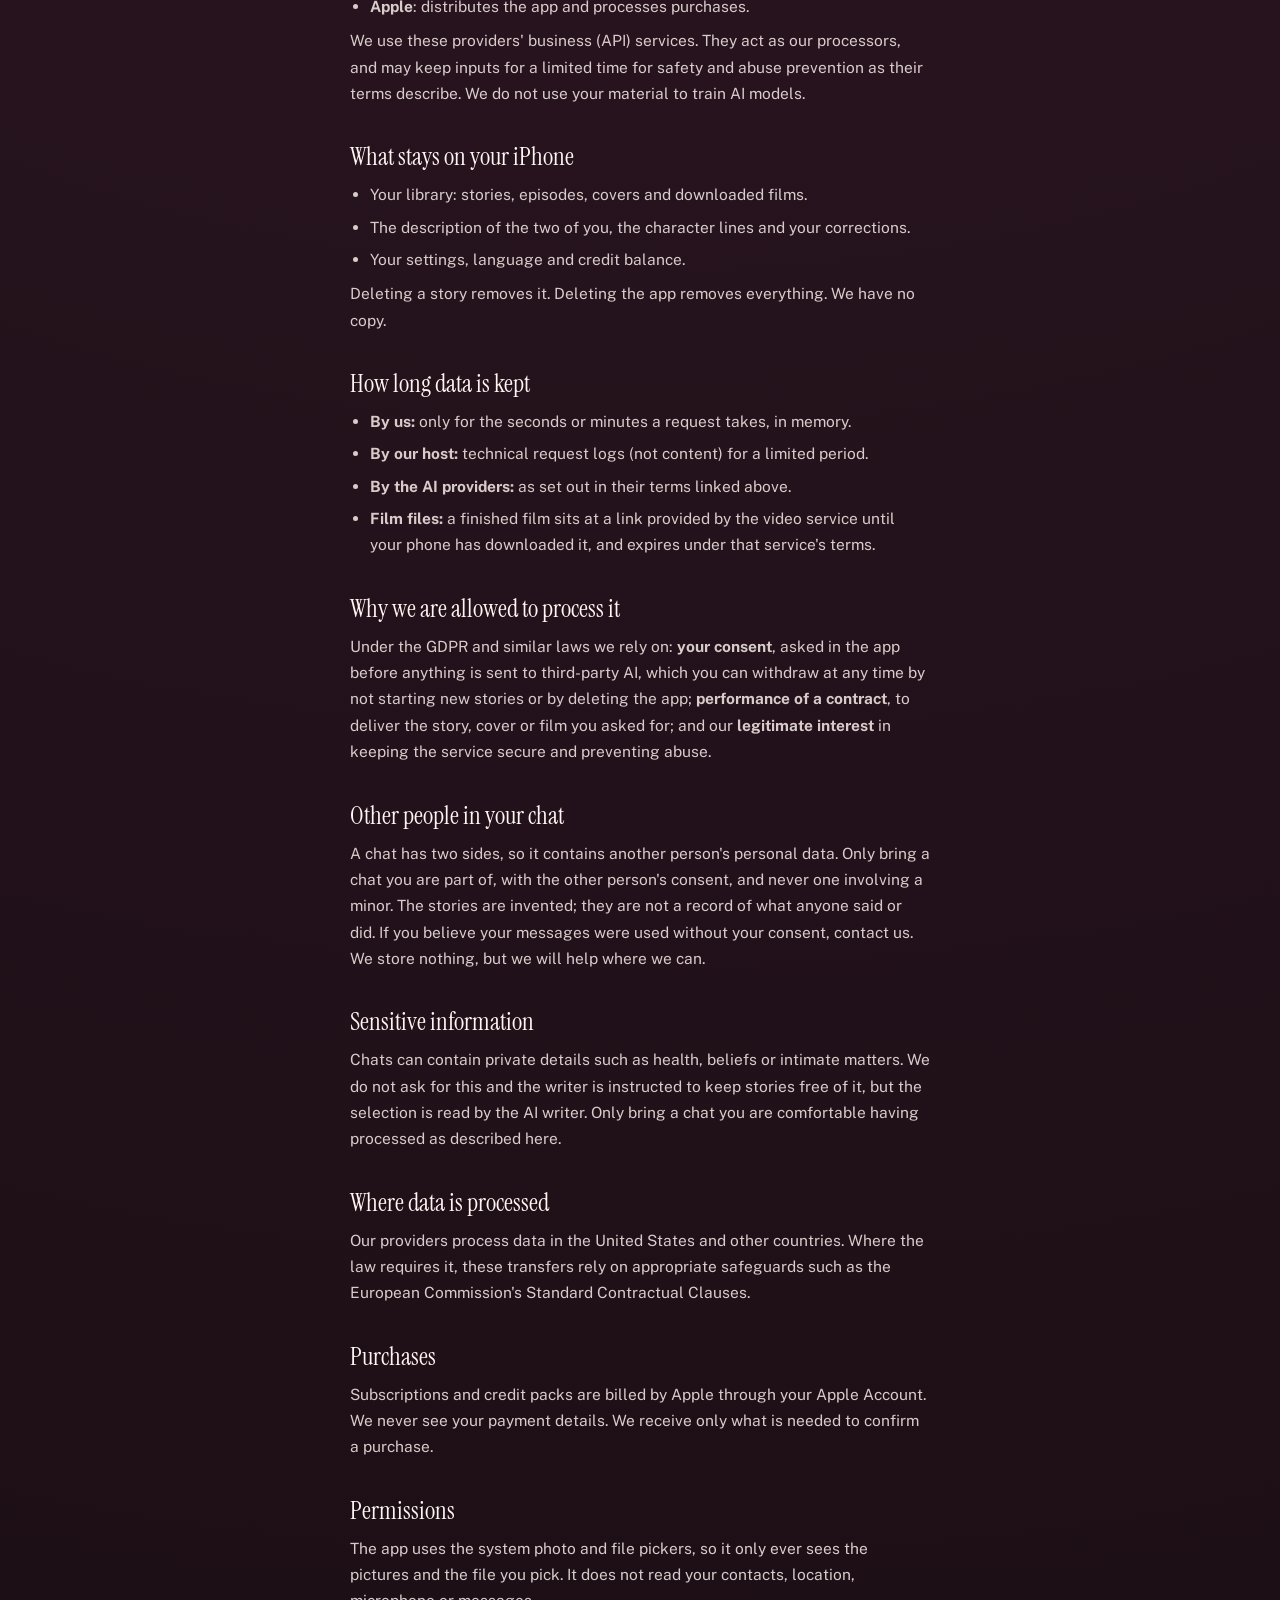
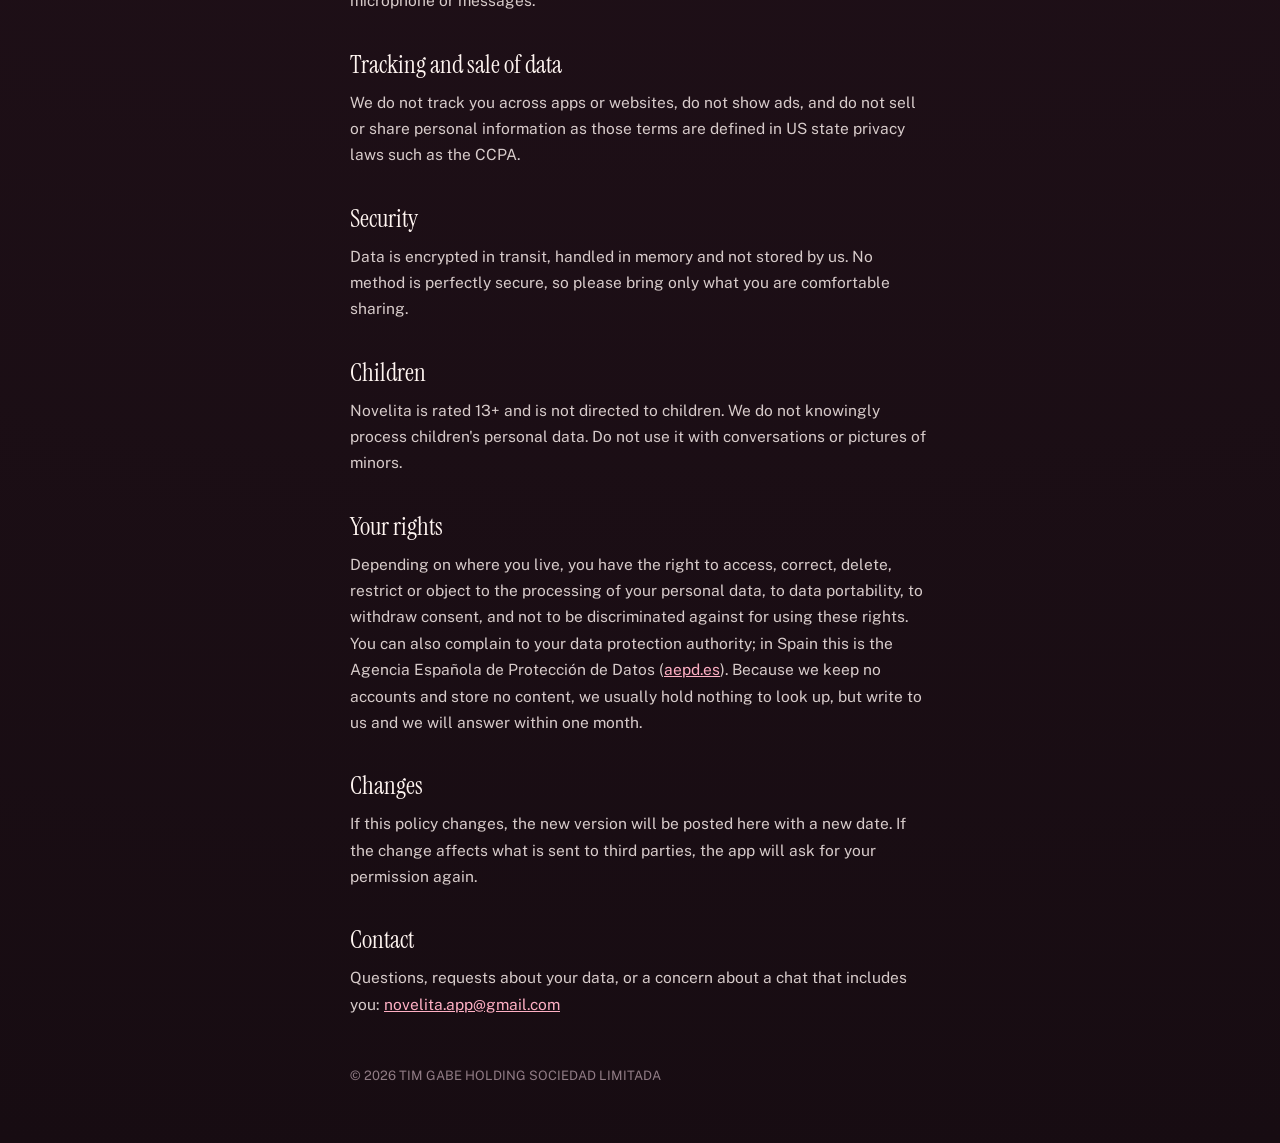
==== commit f40ffa60: "Contact address: novelita.app@gmail.com on support, privacy and terms Co-Authored-By: Claude Opus 5." ====
--- a/privacy.html
+++ b/privacy.html
@@ -149,7 +149,7 @@
   change affects what is sent to third parties, the app will ask for your permission again.</p>
 
   <h2>Contact</h2>
-  <p>Questions, requests about your data, or a concern about a chat that includes you: <a href="mailto:godark.hq@gmail.com">godark.hq@gmail.com</a></p>
+  <p>Questions, requests about your data, or a concern about a chat that includes you: <a href="mailto:novelita.app@gmail.com">novelita.app@gmail.com</a></p>
 
   <p class="footer">© 2026 TIM GABE HOLDING SOCIEDAD LIMITADA</p>
 </main>
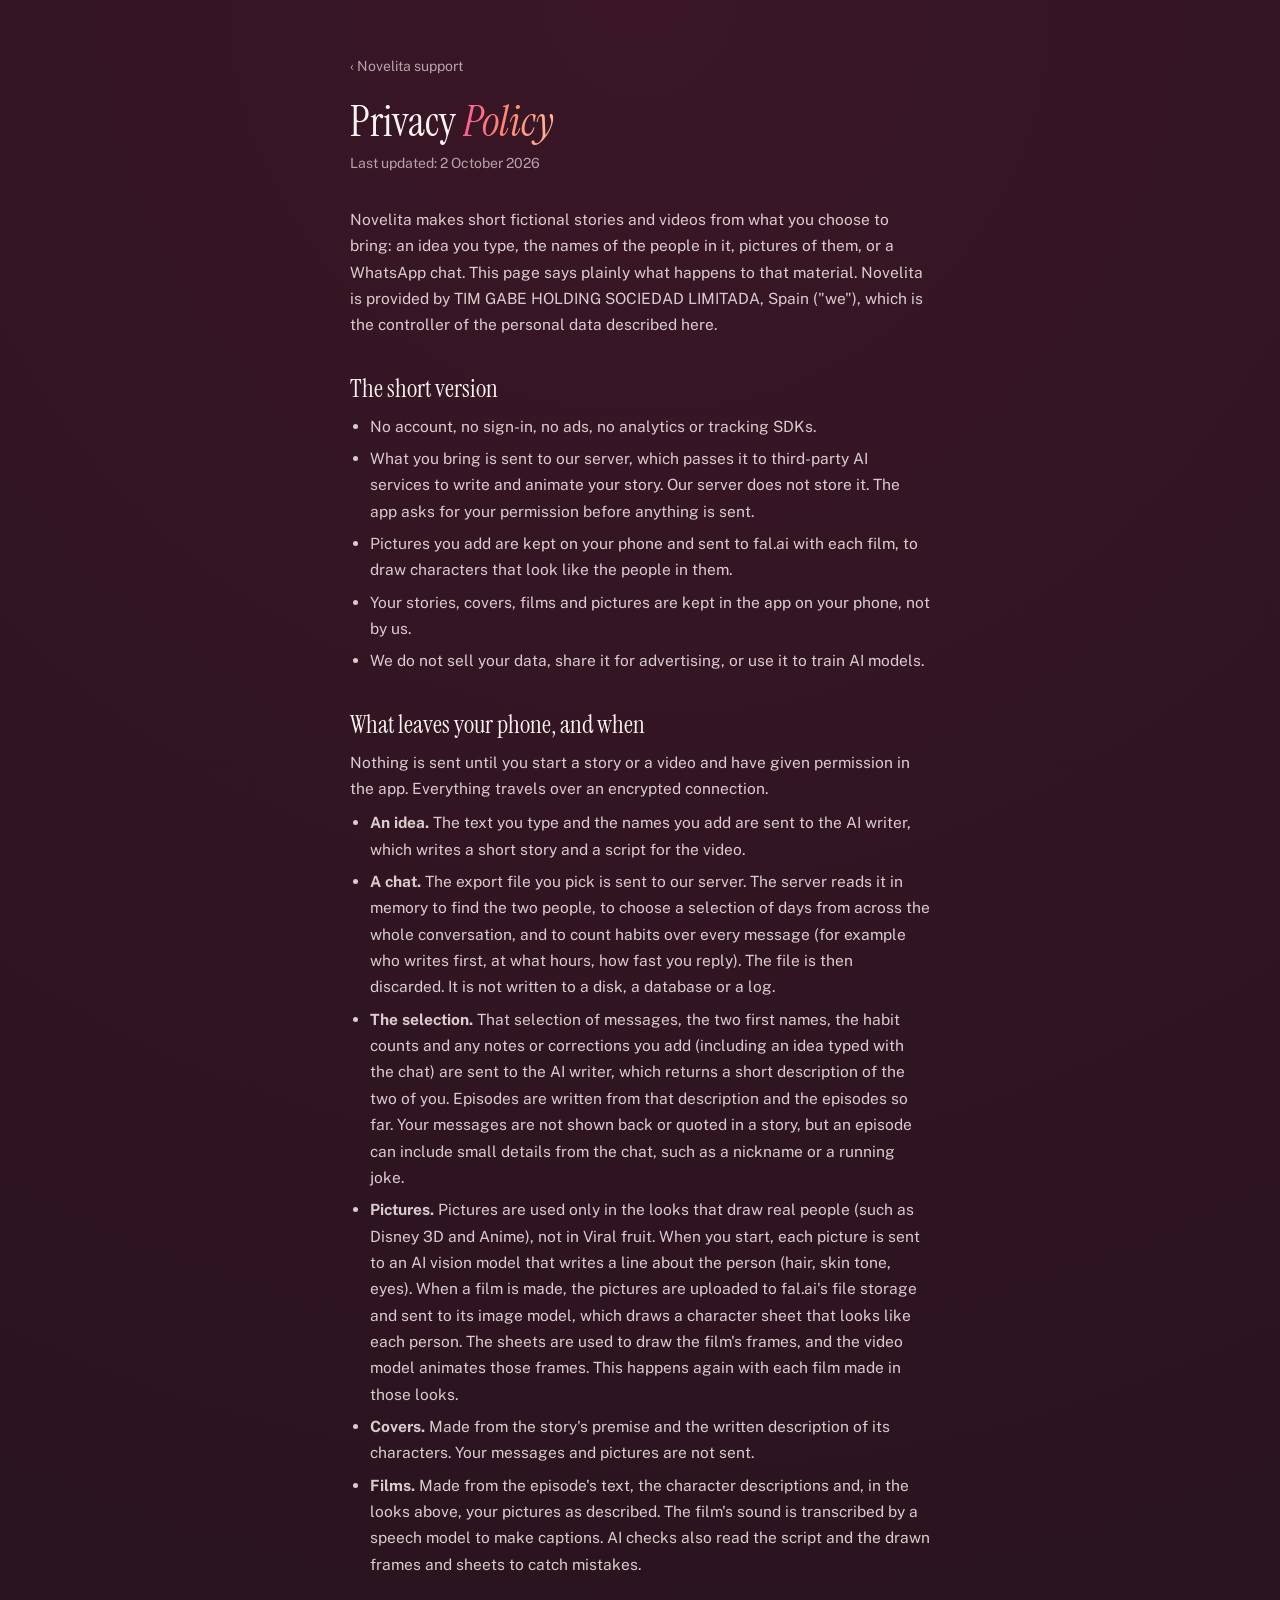
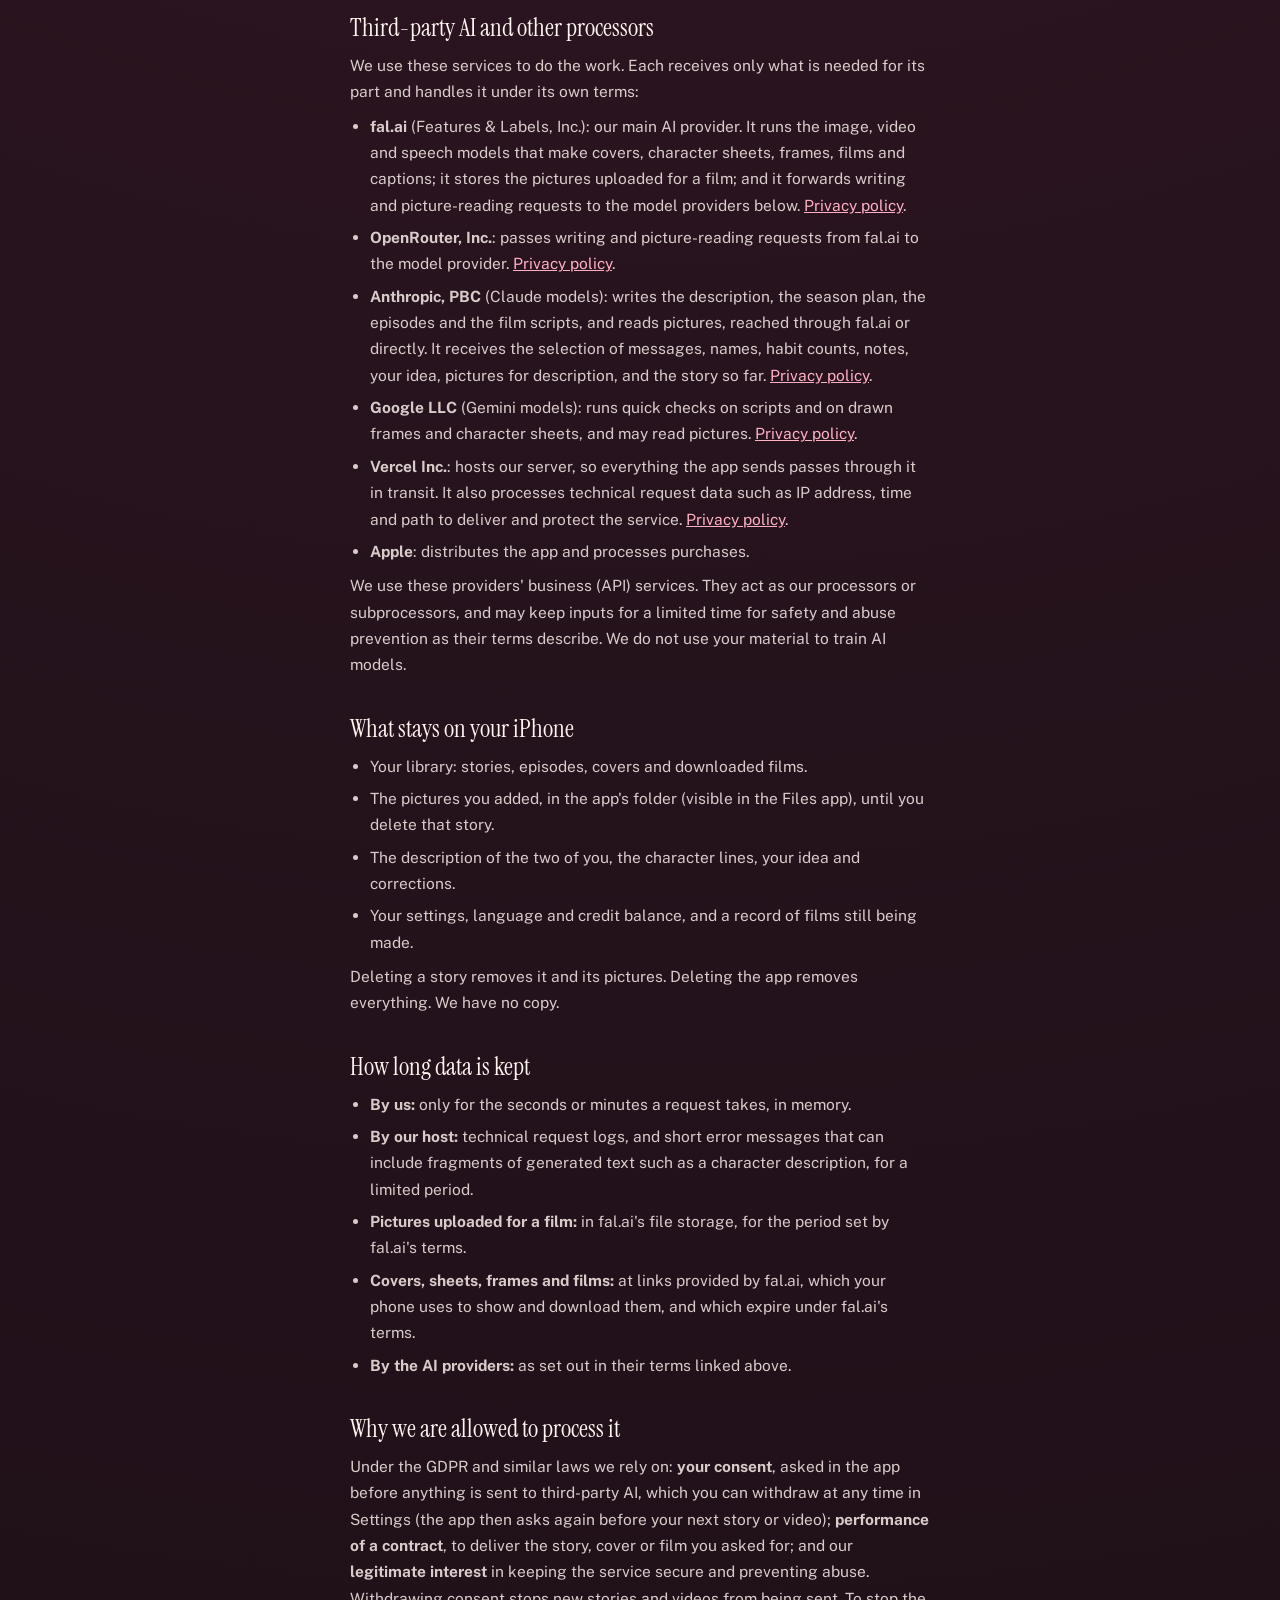
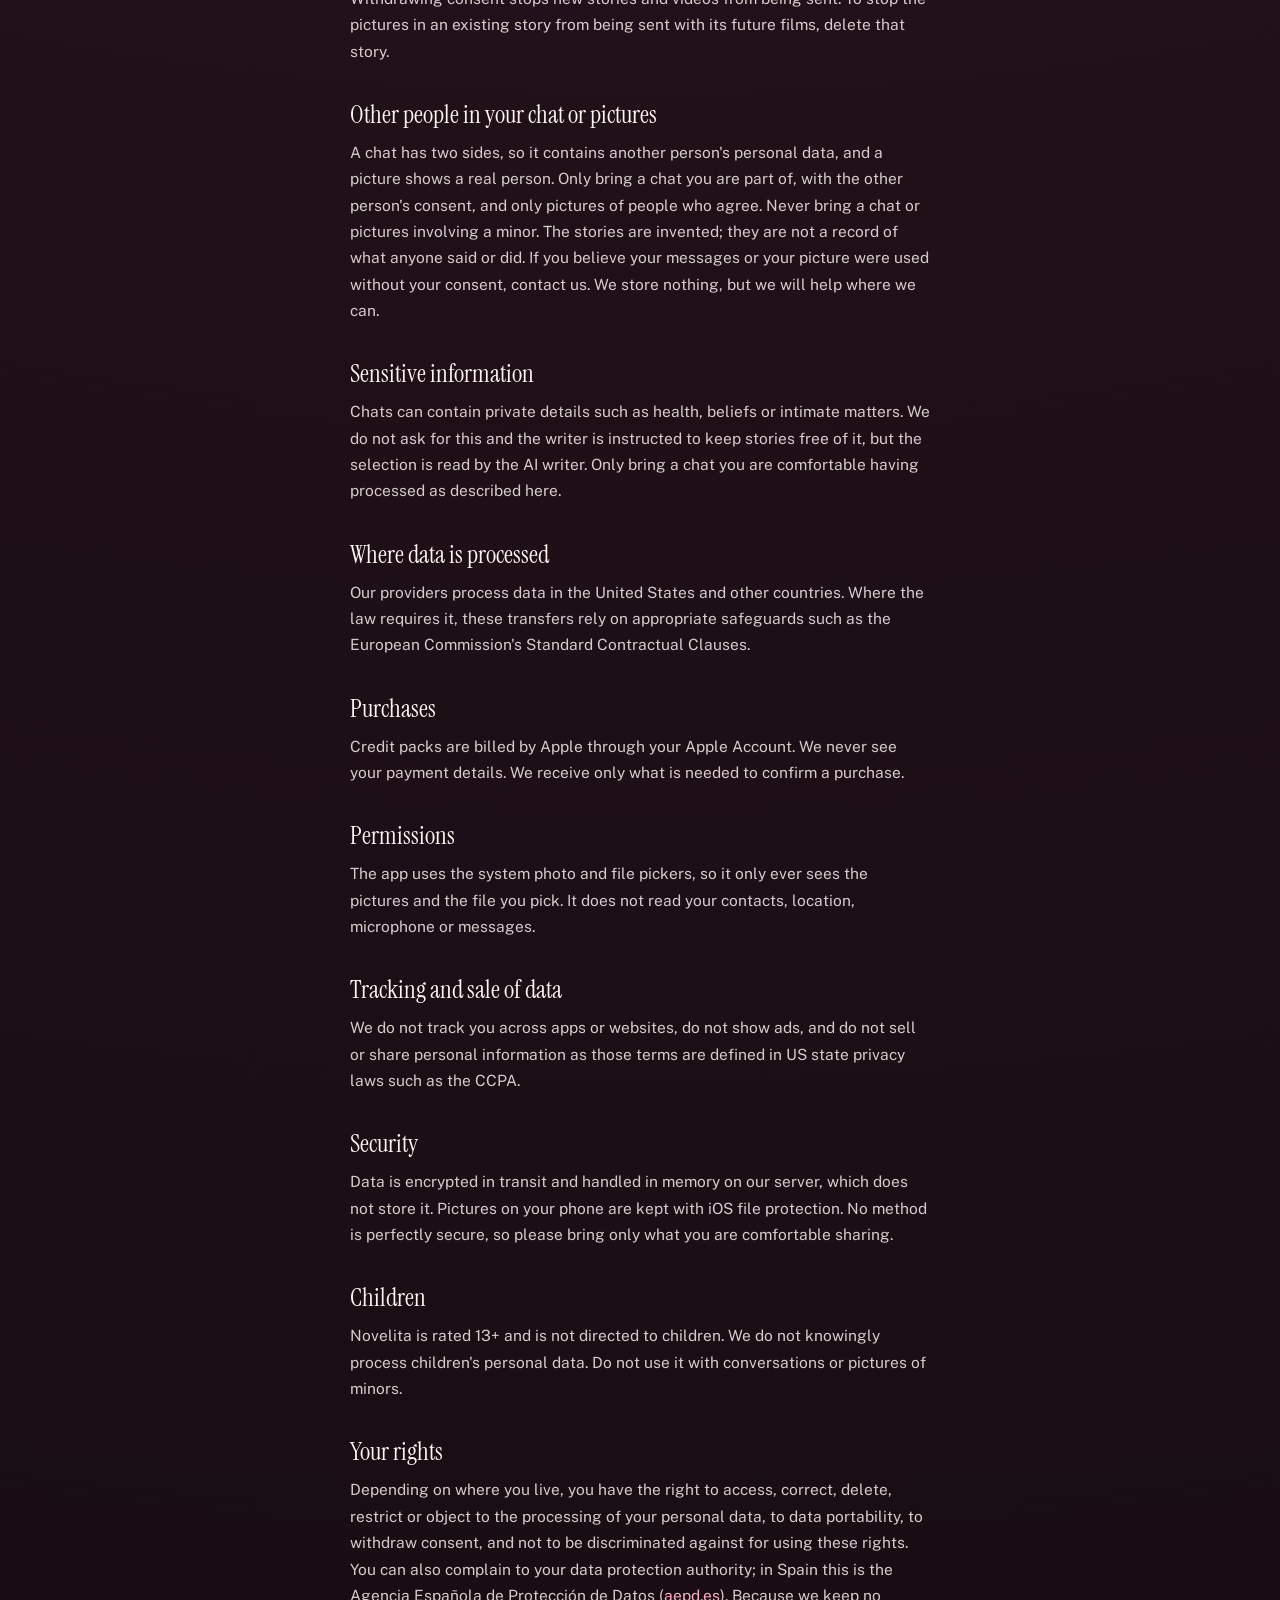
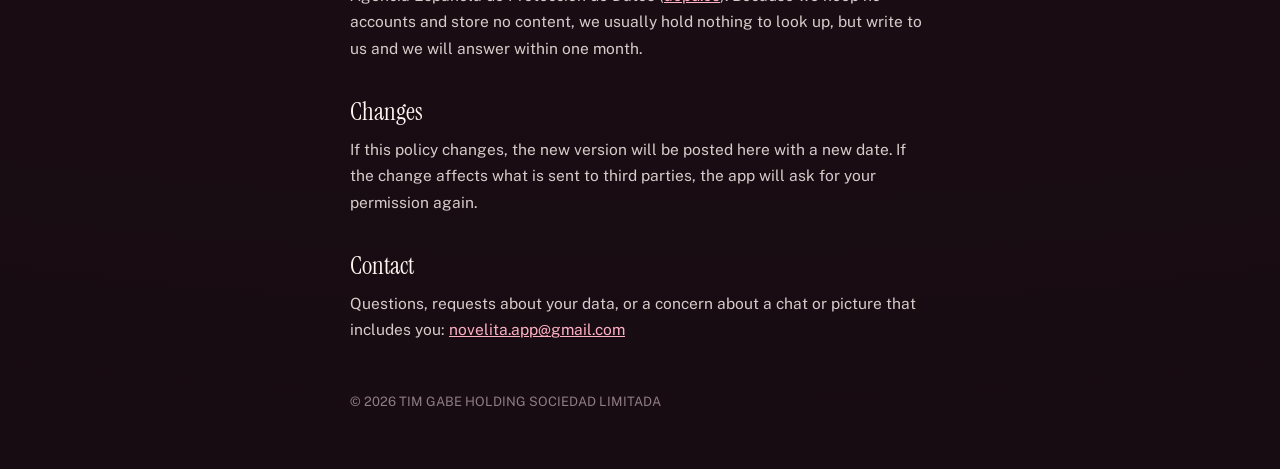
==== commit 1c012006: "Privacy, terms and support for ideas, pictures and videos, not only chats Privacy: pictures are sent" ====
--- a/privacy.html
+++ b/privacy.html
@@ -12,97 +12,131 @@
 <main>
   <a class="back" href="index.html">&#8249; Novelita support</a>
   <h1>Privacy <em>Policy</em></h1>
-  <p class="updated">Last updated: 18 September 2026</p>
+  <p class="updated">Last updated: 2 October 2026</p>
 
-  <p>Novelita writes fiction about two people from what you choose to bring: a chat,
-  a couple of pictures, or a few lines. This page says plainly what happens to that
-  material. Novelita is provided by TIM GABE HOLDING SOCIEDAD LIMITADA, Spain ("we"),
-  which is the controller of the personal data described here.</p>
+  <p>Novelita makes short fictional stories and videos from what you choose to bring: an
+  idea you type, the names of the people in it, pictures of them, or a WhatsApp chat. This
+  page says plainly what happens to that material. Novelita is provided by TIM GABE HOLDING
+  SOCIEDAD LIMITADA, Spain ("we"), which is the controller of the personal data described
+  here.</p>
 
   <h2>The short version</h2>
   <ul>
     <li>No account, no sign-in, no ads, no analytics or tracking SDKs.</li>
-    <li>What you bring is sent to our server to be read once, and is not stored there.</li>
-    <li>A selection of it is sent to third-party AI services to write your story. The app
-    asks for your permission before this happens.</li>
-    <li>Your stories, covers and films are kept in the app on your phone, not by us.</li>
+    <li>What you bring is sent to our server, which passes it to third-party AI services to
+    write and animate your story. Our server does not store it. The app asks for your
+    permission before anything is sent.</li>
+    <li>Pictures you add are kept on your phone and sent to fal.ai with each film, to draw
+    characters that look like the people in them.</li>
+    <li>Your stories, covers, films and pictures are kept in the app on your phone, not by
+    us.</li>
     <li>We do not sell your data, share it for advertising, or use it to train AI models.</li>
   </ul>
 
   <h2>What leaves your phone, and when</h2>
-  <p>Nothing is sent until you start a story and have given permission in the app.</p>
+  <p>Nothing is sent until you start a story or a video and have given permission in the
+  app. Everything travels over an encrypted connection.</p>
   <ul>
-    <li><strong>A chat.</strong> The export file you pick is sent to our server over an
-    encrypted connection. The server reads it in memory to find the two people, to choose a
-    selection of days from across the whole conversation, and to count habits over every
-    message (for example who writes first, at what hours, how fast you reply). The file is
-    then discarded. It is not written to a disk, a database or a log.</li>
+    <li><strong>An idea.</strong> The text you type and the names you add are sent to the AI
+    writer, which writes a short story and a script for the video.</li>
+    <li><strong>A chat.</strong> The export file you pick is sent to our server. The server
+    reads it in memory to find the two people, to choose a selection of days from across the
+    whole conversation, and to count habits over every message (for example who writes
+    first, at what hours, how fast you reply). The file is then discarded. It is not written
+    to a disk, a database or a log.</li>
     <li><strong>The selection.</strong> That selection of messages, the two first names, the
-    habit counts and any corrections you add are sent once to the AI writer, which returns
-    a short description of the two of you. Your messages are never shown back, quoted in a
-    story, or sent again. Later episodes are written from that description and the episodes
-    so far.</li>
-    <li><strong>Pictures.</strong> The one or two pictures you pick are sent once to an AI
-    vision model that writes a line about each person (hair, skin tone, eyes) and, if you
-    start from pictures, the description of the two of you. Only that text is kept, on your
-    phone. The pictures themselves are not stored and are not sent to the image or video
-    generators.</li>
-    <li><strong>A few lines.</strong> The text you type, sent once to the AI writer.</li>
-    <li><strong>Covers and films.</strong> Made from the fictional chapter and the text
-    description of its characters. Your messages and pictures are not part of this.</li>
+    habit counts and any notes or corrections you add (including an idea typed with the
+    chat) are sent to the AI writer, which returns a short description of the two of you.
+    Episodes are written from that description and the episodes so far. Your messages are
+    not shown back or quoted in a story, but an episode can include small details from the
+    chat, such as a nickname or a running joke.</li>
+    <li><strong>Pictures.</strong> Pictures are used only in the looks that draw real
+    people (such as Disney 3D and Anime), not in Viral fruit. When you start, each picture is
+    sent to an AI vision model that writes a line about the person (hair, skin tone, eyes).
+    When a film is made, the pictures are uploaded to fal.ai's file storage and sent to its
+    image model, which draws a character sheet that looks like each person. The sheets are
+    used to draw the film's frames, and the video model animates those frames. This happens
+    again with each film made in those looks.</li>
+    <li><strong>Covers.</strong> Made from the story's premise and the written description of
+    its characters. Your messages and pictures are not sent.</li>
+    <li><strong>Films.</strong> Made from the episode's text, the character descriptions and,
+    in the looks above, your pictures as described. The film's sound is transcribed by a
+    speech model to make captions. AI checks also read the script and the drawn frames and
+    sheets to catch mistakes.</li>
   </ul>
 
   <h2>Third-party AI and other processors</h2>
-  <p>We use these services to do the work. Each receives only what is listed and handles it
-  under its own terms:</p>
+  <p>We use these services to do the work. Each receives only what is needed for its part
+  and handles it under its own terms:</p>
   <ul>
-    <li><strong>Anthropic, PBC</strong> (Claude models): the selection of messages, names,
-    habit counts, notes, pictures for description, and the story so far, to write.
-    <a href="https://www.anthropic.com/legal/privacy">Privacy policy</a>.</li>
-    <li><strong>fal.ai</strong> (Features &amp; Labels, Inc.): the fictional chapter and character
-    descriptions, to draw covers and render films; and, when it is used to reach the writing
-    model, the same material as the writer above.
+    <li><strong>fal.ai</strong> (Features &amp; Labels, Inc.): our main AI provider.
+    It runs the image, video and speech models that make covers, character sheets, frames,
+    films and captions; it stores the pictures uploaded for a film; and it forwards writing
+    and picture-reading requests to the model providers below.
     <a href="https://fal.ai/privacy">Privacy policy</a>.</li>
+    <li><strong>OpenRouter, Inc.</strong>: passes writing and picture-reading requests from
+    fal.ai to the model provider.
+    <a href="https://openrouter.ai/privacy">Privacy policy</a>.</li>
+    <li><strong>Anthropic, PBC</strong> (Claude models): writes the description, the season
+    plan, the episodes and the film scripts, and reads pictures, reached through fal.ai or
+    directly. It receives the selection of
+    messages, names, habit counts, notes, your idea, pictures for description, and the story
+    so far. <a href="https://www.anthropic.com/legal/privacy">Privacy policy</a>.</li>
+    <li><strong>Google LLC</strong> (Gemini models): runs quick checks on scripts and on drawn
+    frames and character sheets, and may read pictures.
+    <a href="https://policies.google.com/privacy">Privacy policy</a>.</li>
     <li><strong>Vercel Inc.</strong>: hosts our server, so everything the app sends passes
     through it in transit. It also processes technical request data such as IP address,
     time and path to deliver and protect the service.
     <a href="https://vercel.com/legal/privacy-policy">Privacy policy</a>.</li>
     <li><strong>Apple</strong>: distributes the app and processes purchases.</li>
   </ul>
-  <p>We use these providers' business (API) services. They act as our processors, and may
-  keep inputs for a limited time for safety and abuse prevention as their terms describe. We
-  do not use your material to train AI models.</p>
+  <p>We use these providers' business (API) services. They act as our processors or
+  subprocessors, and may keep inputs for a limited time for safety and abuse prevention as
+  their terms describe. We do not use your material to train AI models.</p>
 
   <h2>What stays on your iPhone</h2>
   <ul>
     <li>Your library: stories, episodes, covers and downloaded films.</li>
-    <li>The description of the two of you, the character lines and your corrections.</li>
-    <li>Your settings, language and credit balance.</li>
+    <li>The pictures you added, in the app's folder (visible in the Files app), until you
+    delete that story.</li>
+    <li>The description of the two of you, the character lines, your idea and corrections.</li>
+    <li>Your settings, language and credit balance, and a record of films still being
+    made.</li>
   </ul>
-  <p>Deleting a story removes it. Deleting the app removes everything. We have no copy.</p>
+  <p>Deleting a story removes it and its pictures. Deleting the app removes everything. We
+  have no copy.</p>
 
   <h2>How long data is kept</h2>
   <ul>
-    <li><strong>By us:</strong> only for the seconds or minutes a request takes, in memory.</li>
-    <li><strong>By our host:</strong> technical request logs (not content) for a limited period.</li>
+    <li><strong>By us:</strong> only for the seconds or minutes a request takes, in
+    memory.</li>
+    <li><strong>By our host:</strong> technical request logs, and short error messages that
+    can include fragments of generated text such as a character description, for a limited
+    period.</li>
+    <li><strong>Pictures uploaded for a film:</strong> in fal.ai's file storage, for the
+    period set by fal.ai's terms.</li>
+    <li><strong>Covers, sheets, frames and films:</strong> at links provided by fal.ai, which
+    your phone uses to show and download them, and which expire under fal.ai's terms.</li>
     <li><strong>By the AI providers:</strong> as set out in their terms linked above.</li>
-    <li><strong>Film files:</strong> a finished film sits at a link provided by the video
-    service until your phone has downloaded it, and expires under that service's terms.</li>
   </ul>
 
   <h2>Why we are allowed to process it</h2>
   <p>Under the GDPR and similar laws we rely on: <strong>your consent</strong>, asked in the
-  app before anything is sent to third-party AI, which you can withdraw at any time by not
-  starting new stories or by deleting the app; <strong>performance of a contract</strong>, to
-  deliver the story, cover or film you asked for; and our <strong>legitimate interest</strong>
-  in keeping the service secure and preventing abuse.</p>
+  app before anything is sent to third-party AI, which you can withdraw at any time in
+  Settings (the app then asks again before your next story or video); <strong>performance of a
+  contract</strong>, to deliver the story, cover or film you asked for; and our
+  <strong>legitimate interest</strong> in keeping the service secure and preventing abuse.
+  Withdrawing consent stops new stories and videos from being sent. To stop the pictures in
+  an existing story from being sent with its future films, delete that story.</p>
 
-  <h2>Other people in your chat</h2>
-  <p>A chat has two sides, so it contains another person's personal data. Only bring a chat
-  you are part of, with the other person's consent, and never one involving a minor. The
-  stories are invented; they are not a record of what anyone said or did. If you believe
-  your messages were used without your consent, contact us. We store nothing, but we will
-  help where we can.</p>
+  <h2>Other people in your chat or pictures</h2>
+  <p>A chat has two sides, so it contains another person's personal data, and a picture
+  shows a real person. Only bring a chat you are part of, with the other person's consent,
+  and only pictures of people who agree. Never bring a chat or pictures involving a minor.
+  The stories are invented; they are not a record of what anyone said or did. If you
+  believe your messages or your picture were used without your consent, contact us. We
+  store nothing, but we will help where we can.</p>
 
   <h2>Sensitive information</h2>
   <p>Chats can contain private details such as health, beliefs or intimate matters. We do
@@ -116,8 +150,8 @@
   Commission's Standard Contractual Clauses.</p>
 
   <h2>Purchases</h2>
-  <p>Subscriptions and credit packs are billed by Apple through your Apple Account. We never
-  see your payment details. We receive only what is needed to confirm a purchase.</p>
+  <p>Credit packs are billed by Apple through your Apple Account. We never see your payment
+  details. We receive only what is needed to confirm a purchase.</p>
 
   <h2>Permissions</h2>
   <p>The app uses the system photo and file pickers, so it only ever sees the pictures and
@@ -128,8 +162,9 @@
   personal information as those terms are defined in US state privacy laws such as the CCPA.</p>
 
   <h2>Security</h2>
-  <p>Data is encrypted in transit, handled in memory and not stored by us. No method is
-  perfectly secure, so please bring only what you are comfortable sharing.</p>
+  <p>Data is encrypted in transit and handled in memory on our server, which does not store
+  it. Pictures on your phone are kept with iOS file protection. No method is perfectly
+  secure, so please bring only what you are comfortable sharing.</p>
 
   <h2>Children</h2>
   <p>Novelita is rated 13+ and is not directed to children. We do not knowingly process
@@ -149,7 +184,7 @@
   change affects what is sent to third parties, the app will ask for your permission again.</p>
 
   <h2>Contact</h2>
-  <p>Questions, requests about your data, or a concern about a chat that includes you: <a href="mailto:novelita.app@gmail.com">novelita.app@gmail.com</a></p>
+  <p>Questions, requests about your data, or a concern about a chat or picture that includes you: <a href="mailto:novelita.app@gmail.com">novelita.app@gmail.com</a></p>
 
   <p class="footer">© 2026 TIM GABE HOLDING SOCIEDAD LIMITADA</p>
 </main>
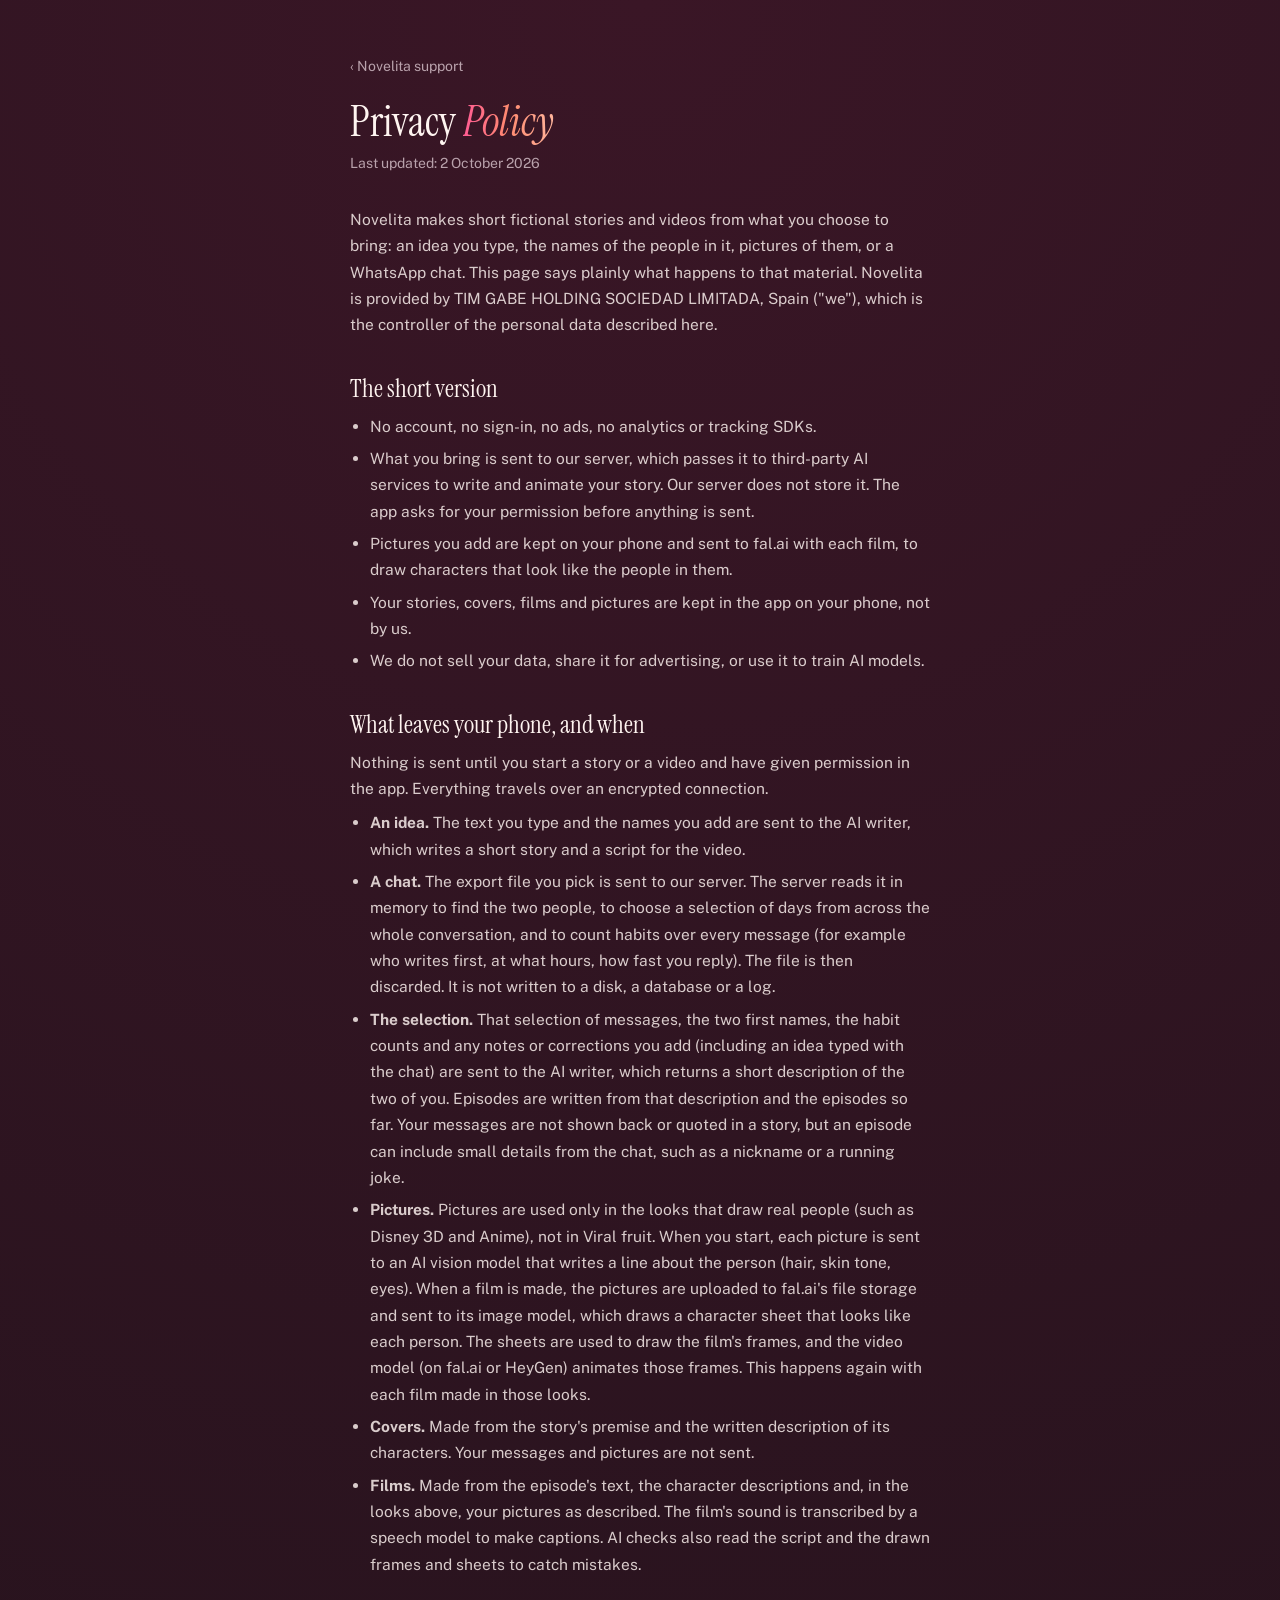
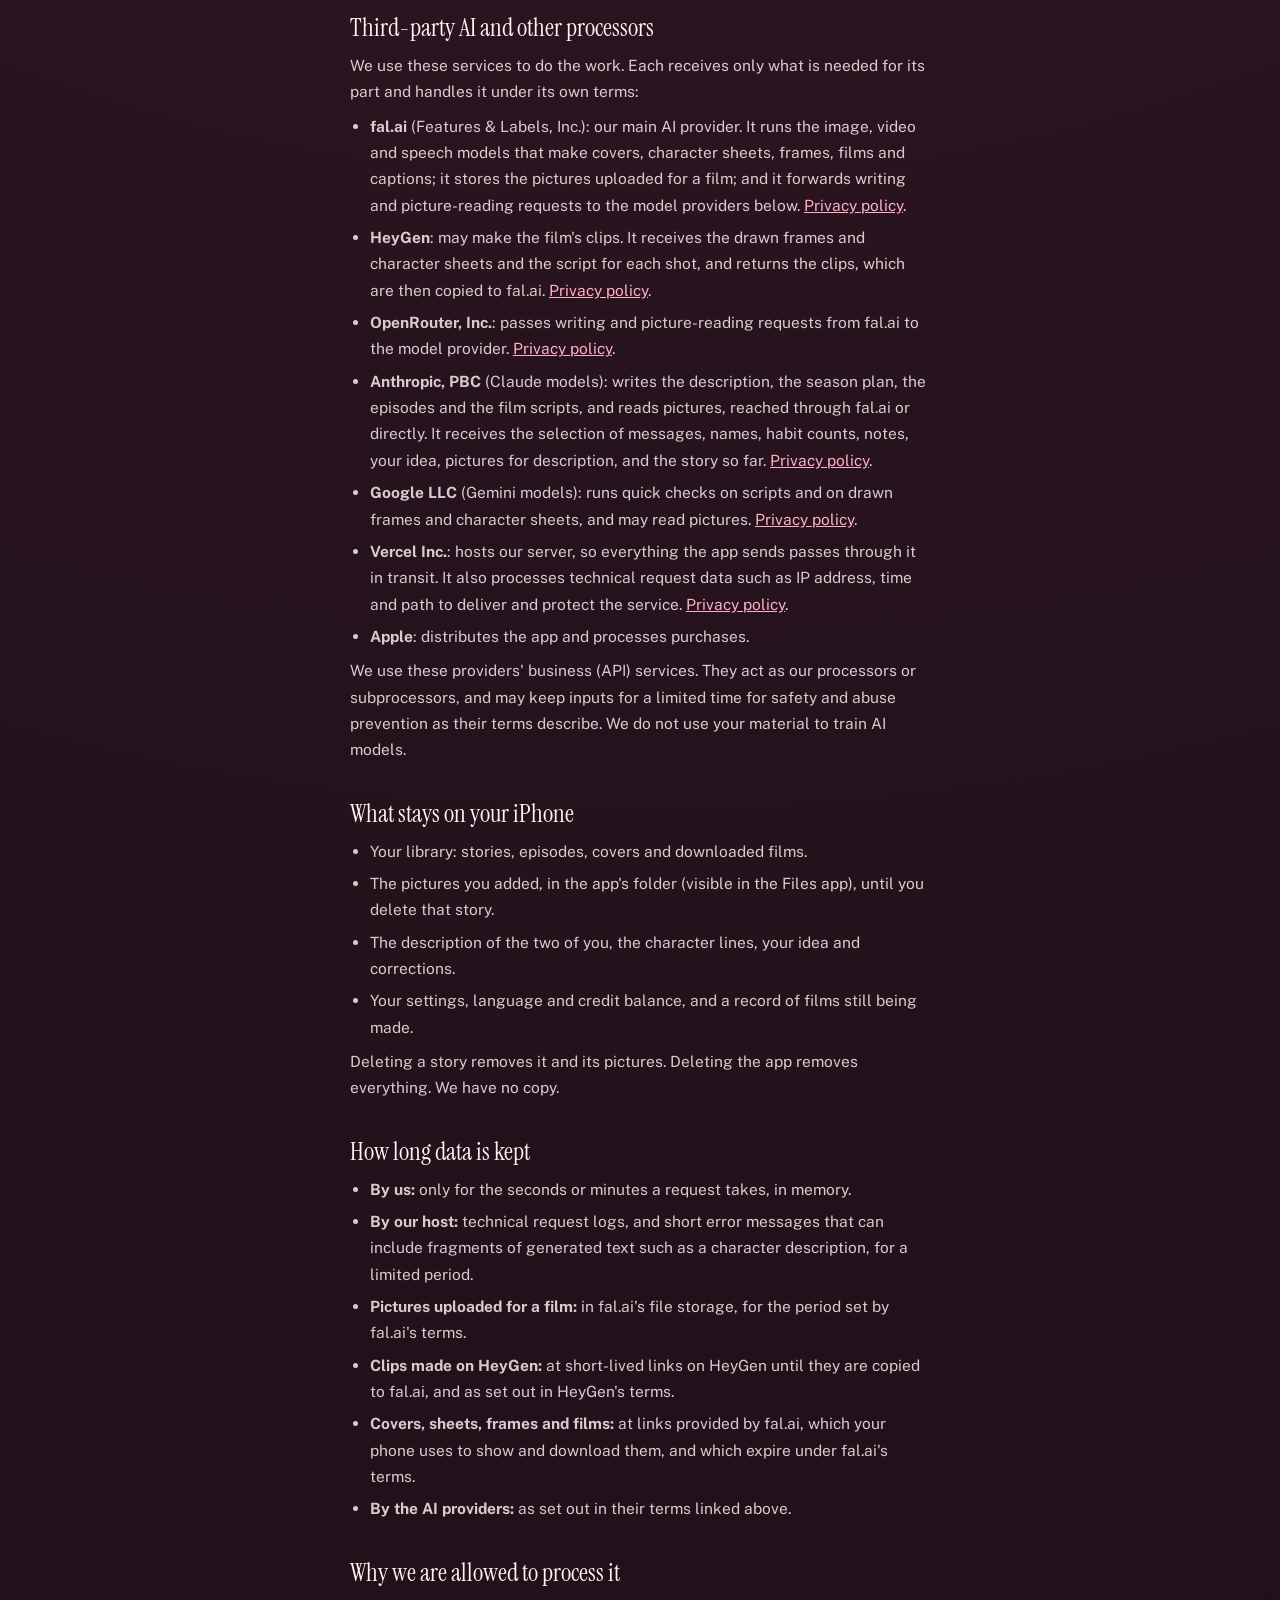
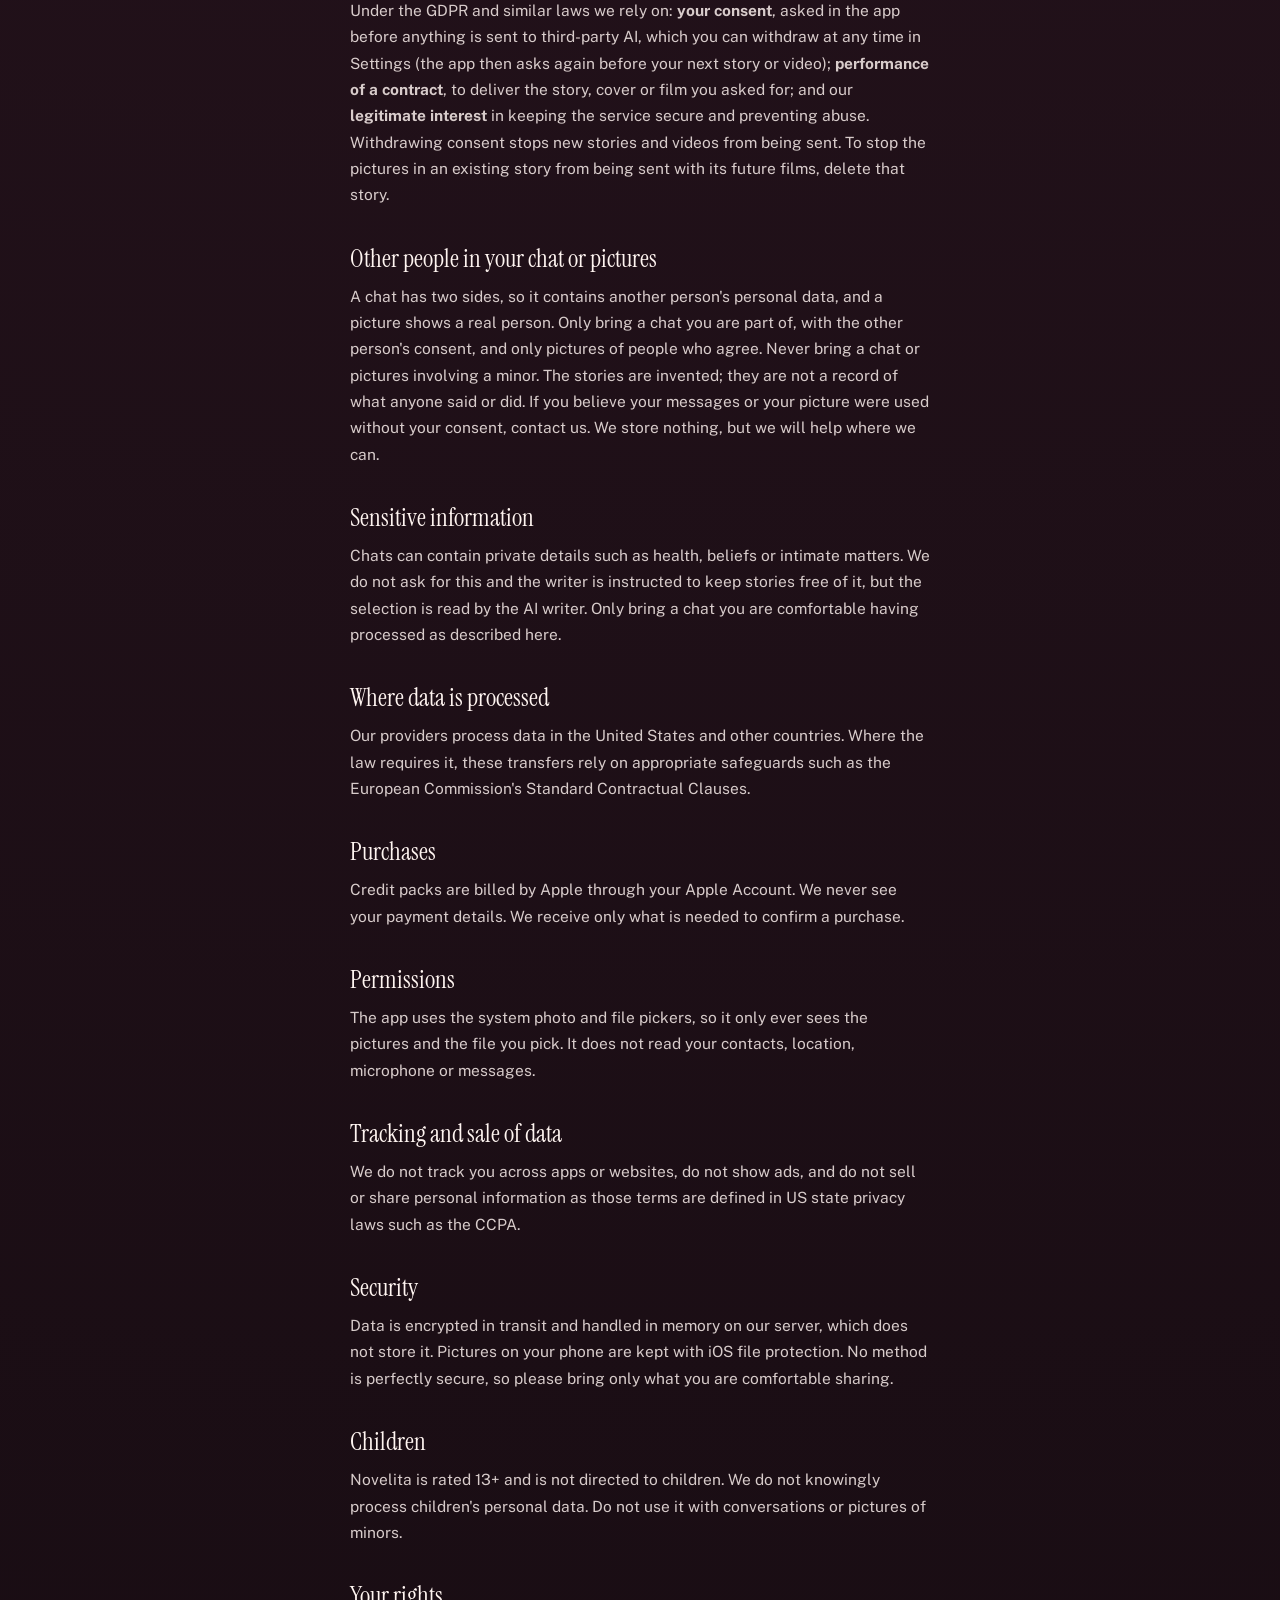
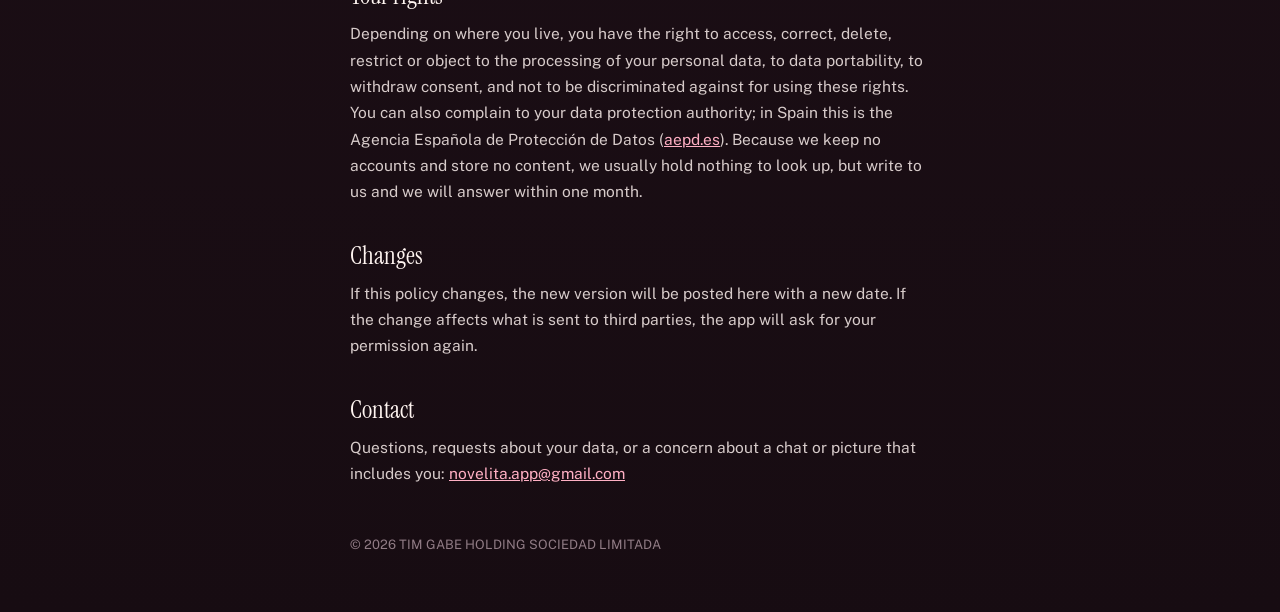
==== commit 68257f15: "Privacy and terms: HeyGen as a video partner (drawn frames, sheets and shot scripts; clips copied to" ====
--- a/privacy.html
+++ b/privacy.html
@@ -55,8 +55,8 @@
     sent to an AI vision model that writes a line about the person (hair, skin tone, eyes).
     When a film is made, the pictures are uploaded to fal.ai's file storage and sent to its
     image model, which draws a character sheet that looks like each person. The sheets are
-    used to draw the film's frames, and the video model animates those frames. This happens
-    again with each film made in those looks.</li>
+    used to draw the film's frames, and the video model (on fal.ai or HeyGen) animates those
+    frames. This happens again with each film made in those looks.</li>
     <li><strong>Covers.</strong> Made from the story's premise and the written description of
     its characters. Your messages and pictures are not sent.</li>
     <li><strong>Films.</strong> Made from the episode's text, the character descriptions and,
@@ -74,6 +74,9 @@
     films and captions; it stores the pictures uploaded for a film; and it forwards writing
     and picture-reading requests to the model providers below.
     <a href="https://fal.ai/privacy">Privacy policy</a>.</li>
+    <li><strong>HeyGen</strong>: may make the film's clips. It receives the drawn frames and
+    character sheets and the script for each shot, and returns the clips, which are then
+    copied to fal.ai. <a href="https://www.heygen.com/policy">Privacy policy</a>.</li>
     <li><strong>OpenRouter, Inc.</strong>: passes writing and picture-reading requests from
     fal.ai to the model provider.
     <a href="https://openrouter.ai/privacy">Privacy policy</a>.</li>
@@ -116,6 +119,8 @@
     period.</li>
     <li><strong>Pictures uploaded for a film:</strong> in fal.ai's file storage, for the
     period set by fal.ai's terms.</li>
+    <li><strong>Clips made on HeyGen:</strong> at short-lived links on HeyGen until they are
+    copied to fal.ai, and as set out in HeyGen's terms.</li>
     <li><strong>Covers, sheets, frames and films:</strong> at links provided by fal.ai, which
     your phone uses to show and download them, and which expire under fal.ai's terms.</li>
     <li><strong>By the AI providers:</strong> as set out in their terms linked above.</li>
